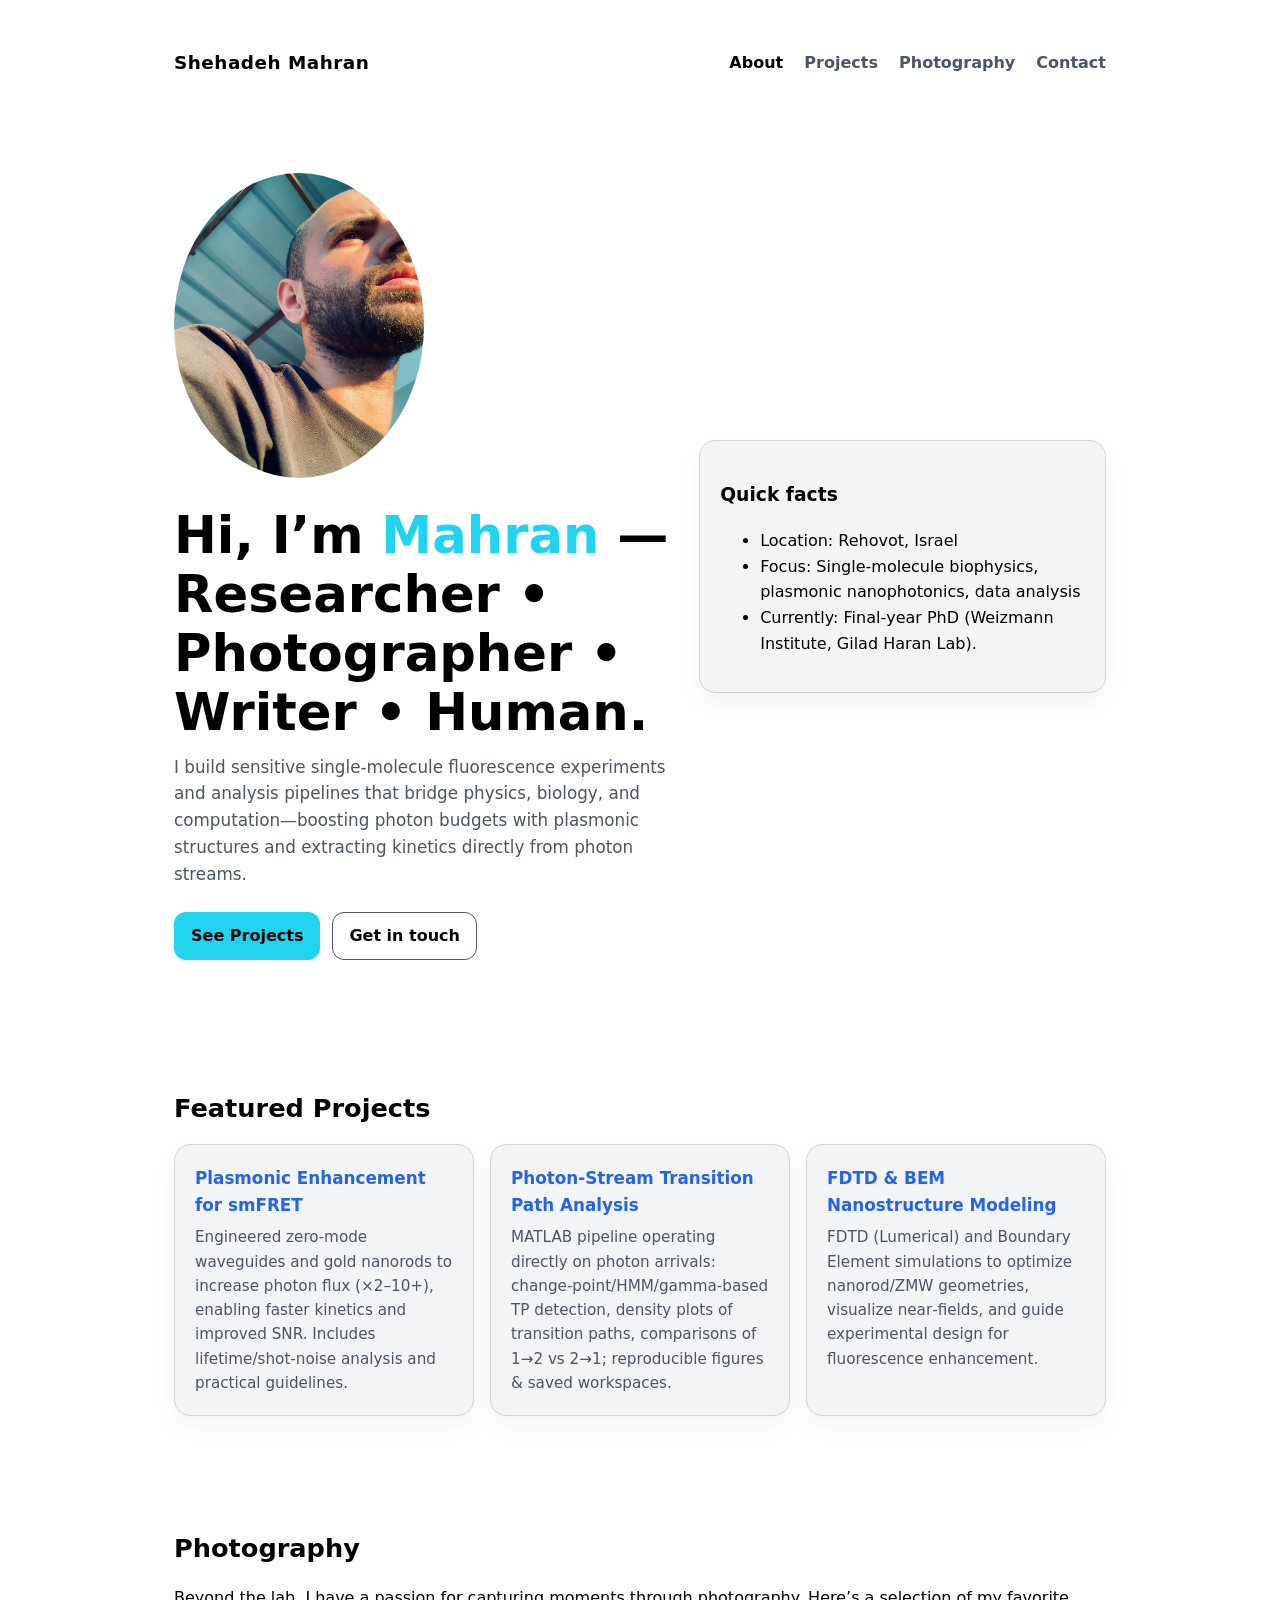
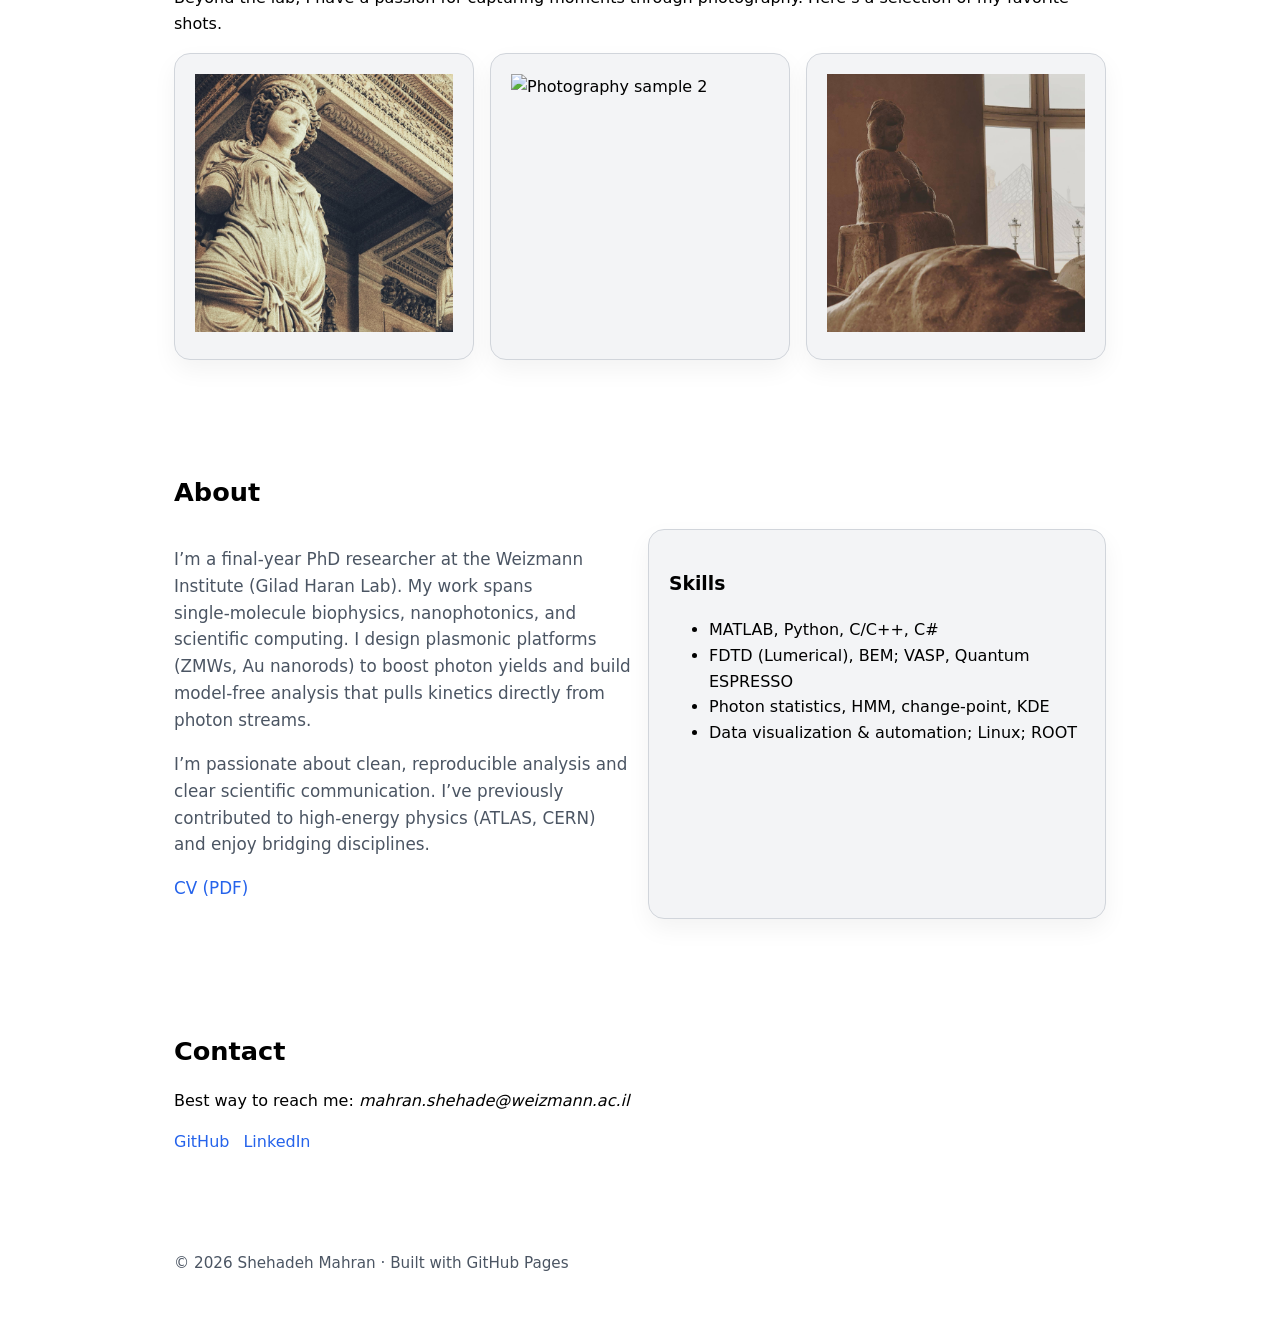
==== index.html @ f9334ac1 "Update index.html" ====
<!DOCTYPE html>
<html lang="en">
<head>
  <meta charset="utf-8" />
  <meta name="viewport" content="width=device-width, initial-scale=1" />
  <title>Shehadeh Mahran — Physicist & Biophysicist</title>
  <meta name="description" content="Single‑molecule biophysics, plasmonic nanophotonics, and scientific computing." />
  <meta name="color-scheme" content="light dark" />
  <link rel="icon" href="favicon.ico" />
  <style>
    :root {
      --bg: #ffffff; --fg: #000000; --muted: #4b5563; --accent: #22d3ee; --card: #f3f4f6; --link: #2563eb;
    }
    * { box-sizing: border-box; }
    html, body { height: 100%; }
    body { margin: 0; font-family: ui-sans-serif, system-ui, -apple-system, Segoe UI, Roboto, Helvetica, Arial, "Apple Color Emoji", "Segoe UI Emoji"; background: var(--bg); color: var(--fg); line-height: 1.6; }
    a { color: var(--link); text-decoration: none; }
    a:hover { text-decoration: underline; }
    .container { max-width: 980px; margin: 0 auto; padding: 24px; }
    header { display: flex; align-items: center; justify-content: space-between; gap: 16px; padding: 24px 0; }
    .brand { font-weight: 800; letter-spacing: 0.5px; font-size: 1.15rem; }
    nav a { margin-left: 16px; font-weight: 600; color: var(--muted); }
    nav a.active, nav a:hover { color: var(--fg); }
    .hero { padding: 72px 0; display: grid; grid-template-columns: 1.1fr 0.9fr; gap: 28px; align-items: center; }
    .hero h1 { font-size: clamp(2rem, 5vw, 3.2rem); line-height: 1.15; margin: 0 0 12px; }
    .hero p { color: var(--muted); font-size: 1.05rem; margin: 0 0 24px; }
    .cta { display: inline-flex; gap: 12px; }
    .btn { border: 1px solid transparent; background: var(--accent); color: #000000; padding: 10px 16px; font-weight: 700; border-radius: 12px; }
    .btn.secondary { background: transparent; border-color: var(--muted); color: var(--fg); }
    .card { background: var(--card); border: 1px solid #d1d5db; border-radius: 16px; padding: 20px; box-shadow: 0 10px 24px rgba(0,0,0,.05); }
    .grid { display: grid; grid-template-columns: repeat(3, minmax(0, 1fr)); gap: 16px; }
    .grid .card h3 { margin: 0 0 6px; font-size: 1.05rem; }
    .grid .card p { margin: 0; color: var(--muted); font-size: 0.95rem; }
    .section { padding: 56px 0; }
    .section h2 { font-size: 1.6rem; margin: 0 0 16px; }
    .about { display: grid; grid-template-columns: 1fr 1fr; gap: 16px; }
    .about .blurb { font-size: 1.05rem; color: var(--muted); }
    footer { padding: 40px 0; color: var(--muted); font-size: 0.95rem; }
    .social { display: flex; gap: 14px; flex-wrap: wrap; }
    @media (max-width: 860px) { .hero { grid-template-columns: 1fr; } .grid { grid-template-columns: 1fr; } .about { grid-template-columns: 1fr; } nav { display:none; } }
    .profile-photo { max-width: 250px; border-radius: 50%; margin-bottom: 20px; }
  </style>
</head>
<body>
  <div class="container">
    <header>
      <div class="brand">Shehadeh Mahran</div>
      <nav>
        <a href="#about" class="active">About</a>
        <a href="#projects">Projects</a>
        <a href="#photography">Photography</a>
        <a href="#contact">Contact</a>
      </nav>
    </header>

    <section class="hero">
      <div>
        <img src="placeholder-photo.jpg" alt="Your photo here" class="profile-photo" />
        <h1>Hi, I’m <span style="color:var(--accent)">Mahran</span> — Researcher  • Photographer • Writer • Human.</h1>
        <p>
          I build sensitive single‑molecule fluorescence experiments and analysis pipelines that bridge physics, biology, and computation—boosting photon budgets with plasmonic structures and extracting kinetics directly from photon streams.
        </p>
        <div class="cta">
          <a class="btn" href="#projects">See Projects</a>
          <a class="btn secondary" href="#contact">Get in touch</a>
        </div>
      </div>
      <div class="card">
        <h3>Quick facts</h3>
        <ul>
          <li>Location: Rehovot, Israel</li>
          <li>Focus: Single‑molecule biophysics, plasmonic nanophotonics, data analysis</li>
          <li>Currently: Final‑year PhD (Weizmann Institute, Gilad Haran Lab).</li>
        </ul>
      </div>
    </section>

    <section id="projects" class="section">
      <h2>Featured Projects</h2>
      <div class="grid">
        <article class="card">
          <h3><a href="#">Plasmonic Enhancement for smFRET</a></h3>
          <p>Engineered zero‑mode waveguides and gold nanorods to increase photon flux (×2–10+), enabling faster kinetics and improved SNR. Includes lifetime/shot‑noise analysis and practical guidelines.</p>
        </article>
        <article class="card">
          <h3><a href="#">Photon‑Stream Transition Path Analysis</a></h3>
          <p>MATLAB pipeline operating directly on photon arrivals: change‑point/HMM/gamma‑based TP detection, density plots of transition paths, comparisons of 1→2 vs 2→1; reproducible figures & saved workspaces.</p>
        </article>
        <article class="card">
          <h3><a href="#">FDTD & BEM Nanostructure Modeling</a></h3>
          <p>FDTD (Lumerical) and Boundary Element simulations to optimize nanorod/ZMW geometries, visualize near‑fields, and guide experimental design for fluorescence enhancement.</p>
        </article>
      </div>
    </section>

    <section id="photography" class="section">
      <h2>Photography</h2>
      <p>Beyond the lab, I have a passion for capturing moments through photography. Here’s a selection of my favorite shots.</p>
      <div class="grid">
        <article class="card"><img src="photo1.jpg" alt="Photography sample 1" style="width:100%" /></article>
        <article class="card"><img src="photo2.jpg" alt="Photography sample 2" style="width:100%" /></article>
        <article class="card"><img src="photo3.jpg" alt="Photography sample 3" style="width:100%" /></article>
      </div>
    </section>

    <section id="about" class="section">
      <h2>About</h2>
      <div class="about">
        <div class="blurb">
          <p>
            I’m a final‑year PhD researcher at the Weizmann Institute (Gilad Haran Lab). My work spans single‑molecule biophysics, nanophotonics, and scientific computing. I design plasmonic platforms (ZMWs, Au nanorods) to boost photon yields and build model‑free analysis that pulls kinetics directly from photon streams.
          </p>
          <p>
            I’m passionate about clean, reproducible analysis and clear scientific communication. I’ve previously contributed to high‑energy physics (ATLAS, CERN) and enjoy bridging disciplines.
          </p>
          <p>
            <a href="/CV_Shehadeh_Mahran.pdf">CV (PDF)</a>
          </p>
        </div>
        <div class="card">
          <h3>Skills</h3>
          <ul>
            <li>MATLAB, Python, C/C++, C#</li>
            <li>FDTD (Lumerical), BEM; VASP, Quantum ESPRESSO</li>
            <li>Photon statistics, HMM, change‑point, KDE</li>
            <li>Data visualization & automation; Linux; ROOT</li>
          </ul>
        </div>
      </div>
    </section>

    <section id="contact" class="section">
      <h2>Contact</h2>
      <p>
        Best way to reach me: <em>mahran.shehade@weizmann.ac.il</em> 
      </p>
      <div class="social">
        <a href="https://github.com/MahranShehadeh/">GitHub</a>
        <a href="www.linkedin.com/in/mahran-shehade-791019162/">LinkedIn</a>
      </div>
    </section>

    <footer>
      <div>© <span id="y"></span> Shehadeh Mahran · Built with GitHub Pages</div>
    </footer>
  </div>

  <script>
    document.getElementById('y').textContent = new Date().getFullYear();
  </script>
</body>
</html>
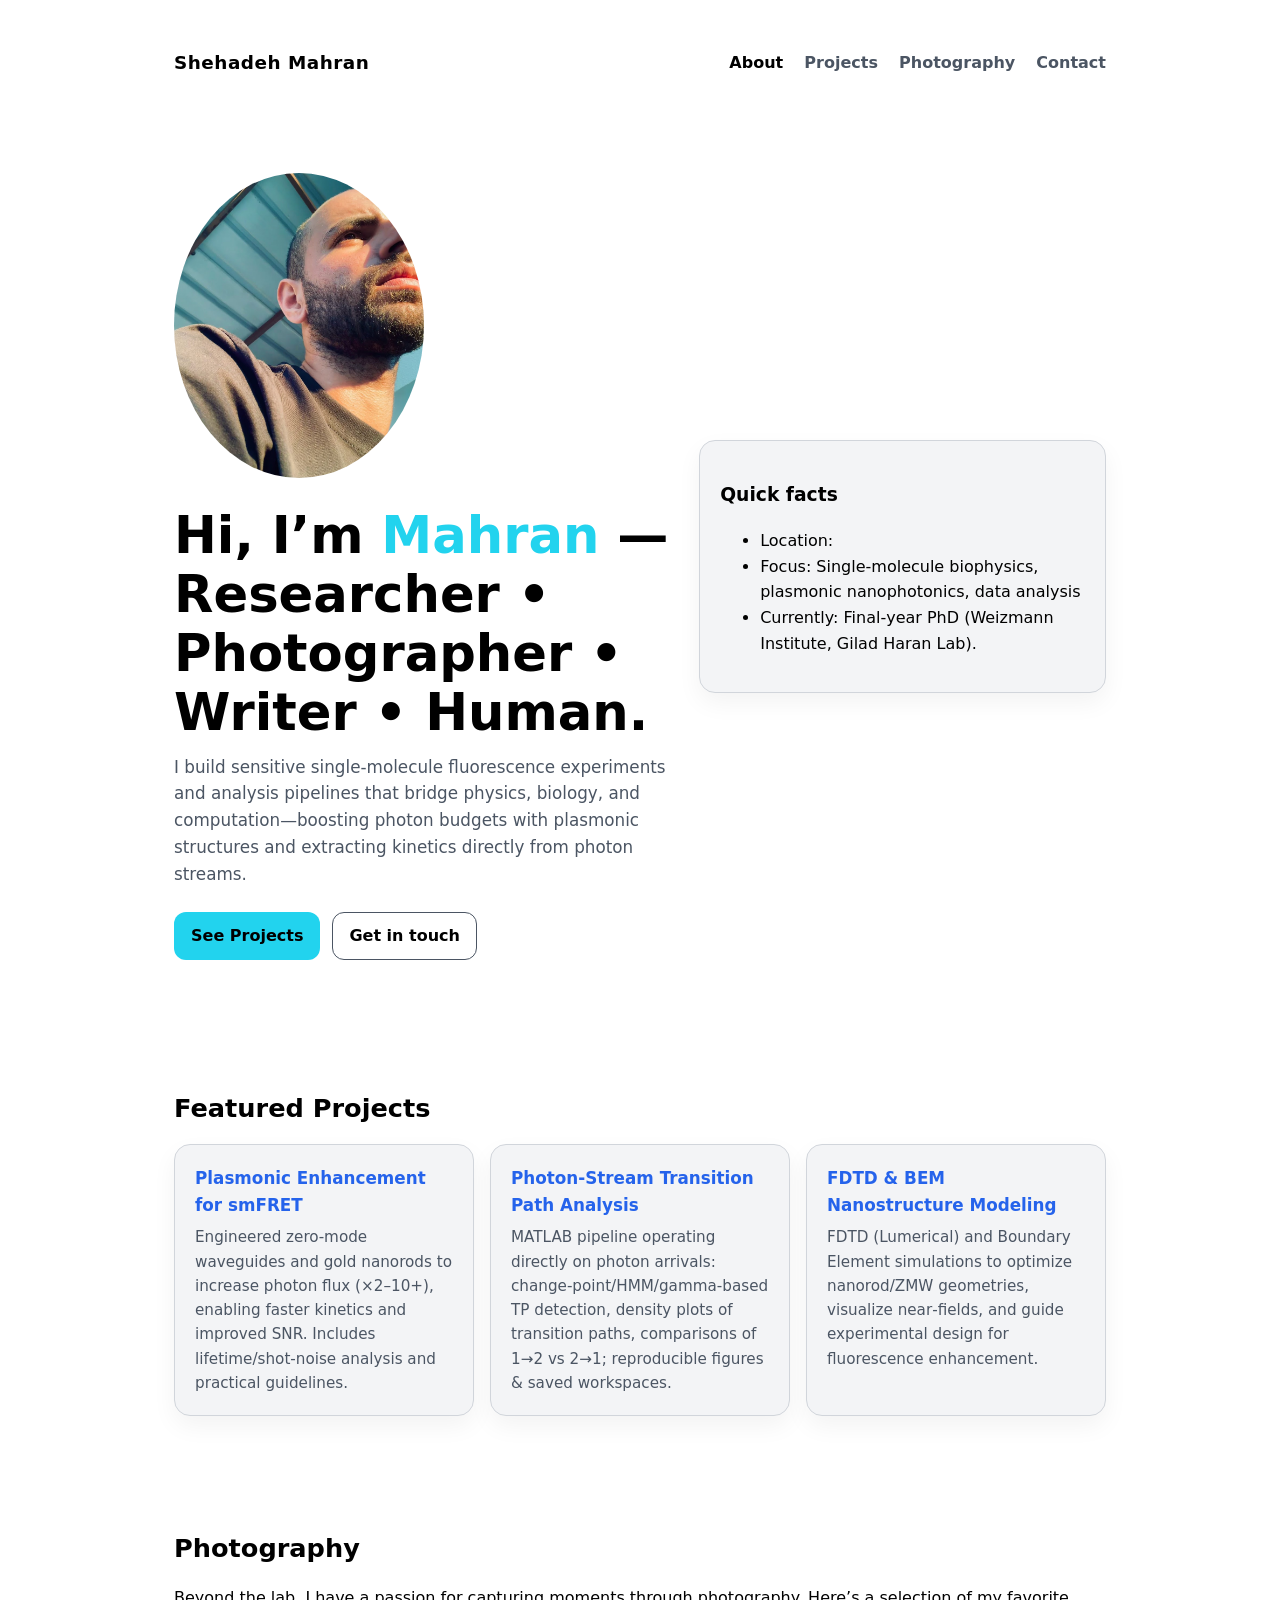
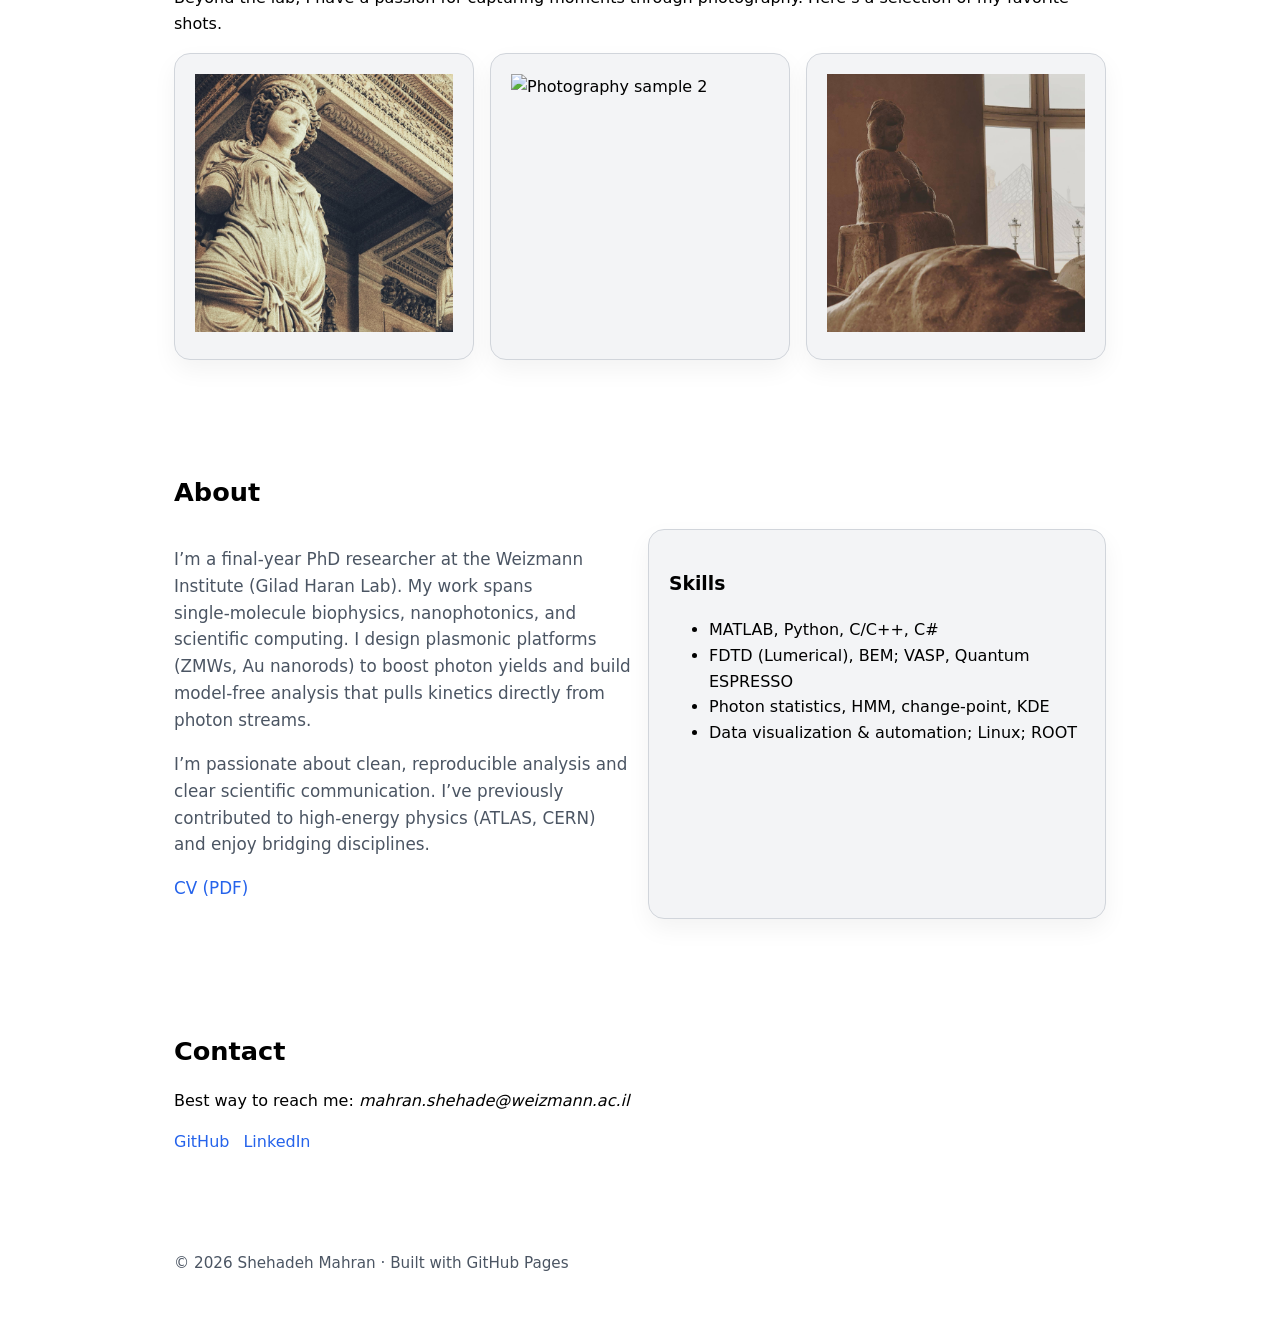
==== commit 3a5d3630: "Update index.html" ====
--- a/index.html
+++ b/index.html
@@ -68,7 +68,7 @@
       <div class="card">
         <h3>Quick facts</h3>
         <ul>
-          <li>Location: Rehovot, Israel</li>
+          <li>Location: </li>
           <li>Focus: Single‑molecule biophysics, plasmonic nanophotonics, data analysis</li>
           <li>Currently: Final‑year PhD (Weizmann Institute, Gilad Haran Lab).</li>
         </ul>
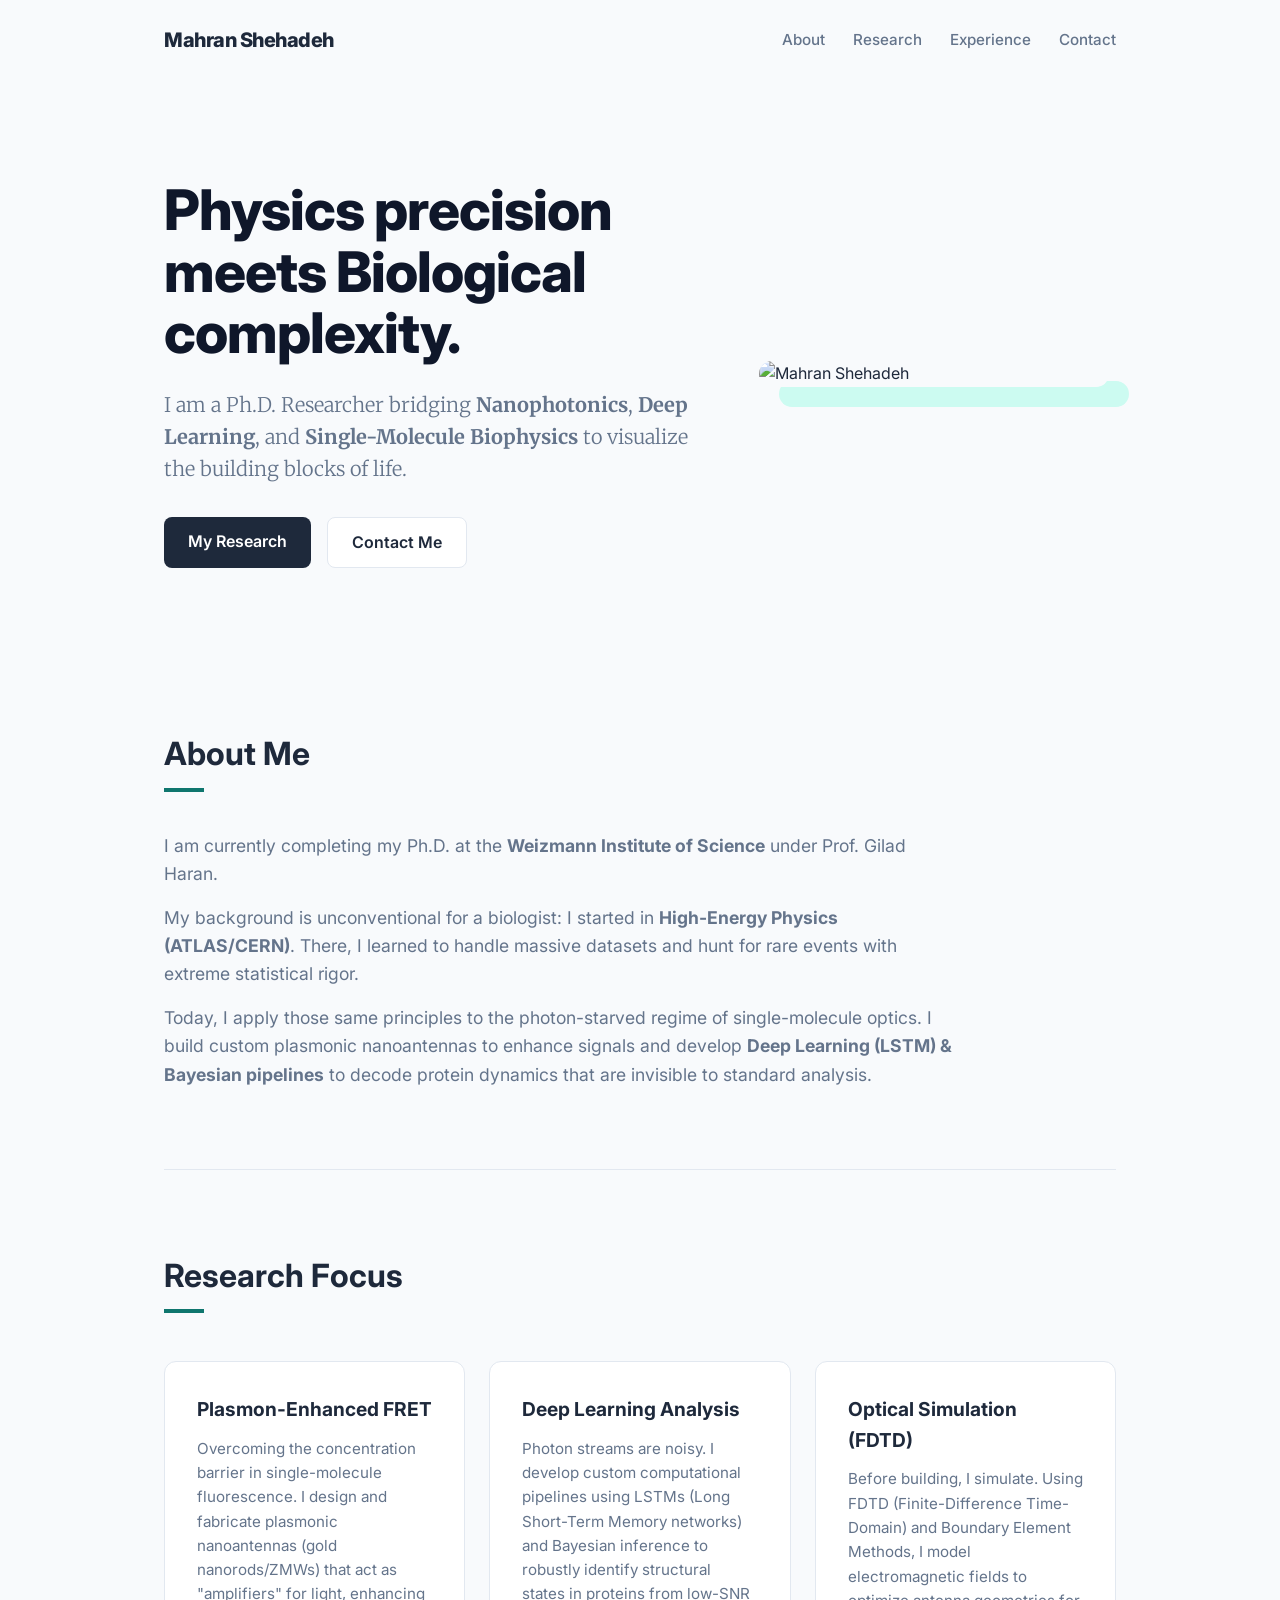
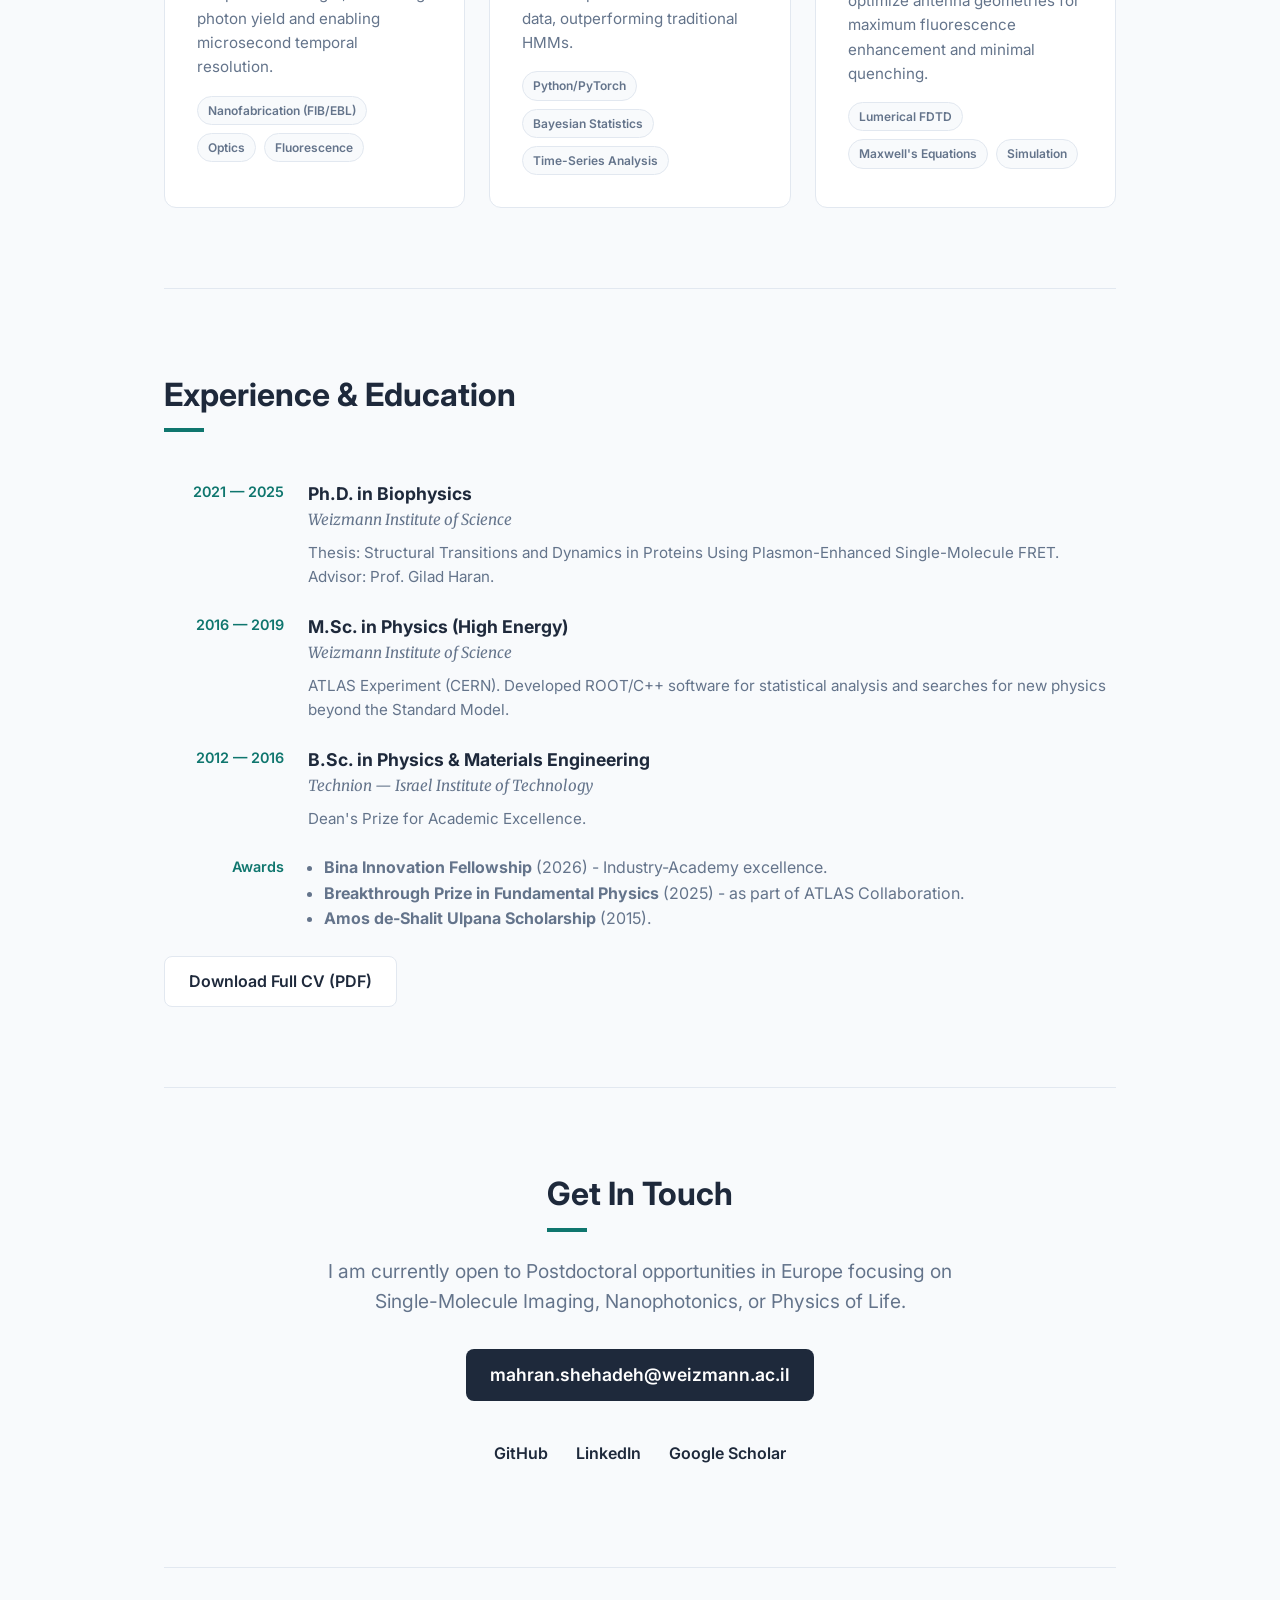
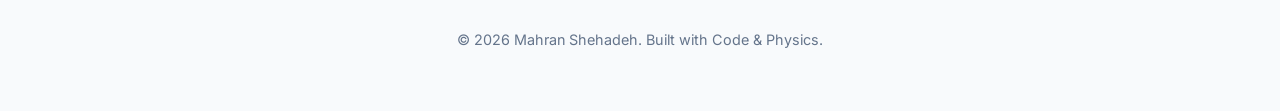
==== commit ff8b6c50: "Revise index.html for content and layout improvements Updated the title and description meta tags, r" ====
--- a/index.html
+++ b/index.html
@@ -3,150 +3,356 @@
 <head>
   <meta charset="utf-8" />
   <meta name="viewport" content="width=device-width, initial-scale=1" />
-  <title>Shehadeh Mahran — Physicist & Biophysicist</title>
-  <meta name="description" content="Single‑molecule biophysics, plasmonic nanophotonics, and scientific computing." />
-  <meta name="color-scheme" content="light dark" />
-  <link rel="icon" href="favicon.ico" />
+  <title>Mahran Shehadeh | Biophysicist & Quantitative Researcher</title>
+  <meta name="description" content="Ph.D. Researcher in Single-Molecule Biophysics, Nanophotonics, and AI-driven analysis. Technion & Weizmann Institute alumnus." />
+  
+  <!-- Fonts: Inter for UI, Merriweather for nice reading -->
+  <link rel="preconnect" href="https://fonts.googleapis.com">
+  <link rel="preconnect" href="https://fonts.gstatic.com" crossorigin>
+  <link href="https://fonts.googleapis.com/css2?family=Inter:wght@300;400;600;800&family=Merriweather:ital,wght@0,300;0,400;1,300&display=swap" rel="stylesheet">
+
   <style>
     :root {
-      --bg: #ffffff; --fg: #000000; --muted: #4b5563; --accent: #22d3ee; --card: #f3f4f6; --link: #2563eb;
-    }
-    * { box-sizing: border-box; }
-    html, body { height: 100%; }
-    body { margin: 0; font-family: ui-sans-serif, system-ui, -apple-system, Segoe UI, Roboto, Helvetica, Arial, "Apple Color Emoji", "Segoe UI Emoji"; background: var(--bg); color: var(--fg); line-height: 1.6; }
-    a { color: var(--link); text-decoration: none; }
-    a:hover { text-decoration: underline; }
-    .container { max-width: 980px; margin: 0 auto; padding: 24px; }
-    header { display: flex; align-items: center; justify-content: space-between; gap: 16px; padding: 24px 0; }
-    .brand { font-weight: 800; letter-spacing: 0.5px; font-size: 1.15rem; }
-    nav a { margin-left: 16px; font-weight: 600; color: var(--muted); }
-    nav a.active, nav a:hover { color: var(--fg); }
-    .hero { padding: 72px 0; display: grid; grid-template-columns: 1.1fr 0.9fr; gap: 28px; align-items: center; }
-    .hero h1 { font-size: clamp(2rem, 5vw, 3.2rem); line-height: 1.15; margin: 0 0 12px; }
-    .hero p { color: var(--muted); font-size: 1.05rem; margin: 0 0 24px; }
-    .cta { display: inline-flex; gap: 12px; }
-    .btn { border: 1px solid transparent; background: var(--accent); color: #000000; padding: 10px 16px; font-weight: 700; border-radius: 12px; }
-    .btn.secondary { background: transparent; border-color: var(--muted); color: var(--fg); }
-    .card { background: var(--card); border: 1px solid #d1d5db; border-radius: 16px; padding: 20px; box-shadow: 0 10px 24px rgba(0,0,0,.05); }
-    .grid { display: grid; grid-template-columns: repeat(3, minmax(0, 1fr)); gap: 16px; }
-    .grid .card h3 { margin: 0 0 6px; font-size: 1.05rem; }
-    .grid .card p { margin: 0; color: var(--muted); font-size: 0.95rem; }
-    .section { padding: 56px 0; }
-    .section h2 { font-size: 1.6rem; margin: 0 0 16px; }
-    .about { display: grid; grid-template-columns: 1fr 1fr; gap: 16px; }
-    .about .blurb { font-size: 1.05rem; color: var(--muted); }
-    footer { padding: 40px 0; color: var(--muted); font-size: 0.95rem; }
-    .social { display: flex; gap: 14px; flex-wrap: wrap; }
-    @media (max-width: 860px) { .hero { grid-template-columns: 1fr; } .grid { grid-template-columns: 1fr; } .about { grid-template-columns: 1fr; } nav { display:none; } }
-    .profile-photo { max-width: 250px; border-radius: 50%; margin-bottom: 20px; }
+      /* Color Palette - Clean, Academic, Modern */
+      --bg: #f8fafc;
+      --surface: #ffffff;
+      --text-main: #1e293b;
+      --text-muted: #64748b;
+      --accent: #0f766e; /* Teal */
+      --accent-light: #ccfbf1;
+      --link: #2563eb;
+      --border: #e2e8f0;
+    }
+
+    /* Reset & Base */
+    * { box-sizing: border-box; margin: 0; padding: 0; }
+    html { scroll-behavior: smooth; }
+    body { 
+      background: var(--bg); 
+      color: var(--text-main); 
+      font-family: 'Inter', sans-serif; 
+      line-height: 1.6; 
+      -webkit-font-smoothing: antialiased;
+    }
+
+    a { text-decoration: none; color: inherit; transition: color 0.2s; }
+    ul { list-style: none; }
+
+    /* Layout Utilities */
+    .container { max-width: 1000px; margin: 0 auto; padding: 0 24px; }
+    .section { padding: 80px 0; border-bottom: 1px solid var(--border); }
+    .section:last-child { border-bottom: none; }
+
+    /* Navigation */
+    nav { 
+      padding: 24px 0; 
+      display: flex; 
+      justify-content: space-between; 
+      align-items: center; 
+      position: sticky; 
+      top: 0; 
+      background: rgba(248, 250, 252, 0.9); 
+      backdrop-filter: blur(10px); 
+      z-index: 100;
+    }
+    .brand { font-weight: 800; font-size: 1.25rem; letter-spacing: -0.5px; }
+    .nav-links a { margin-left: 24px; font-size: 0.95rem; font-weight: 500; color: var(--text-muted); }
+    .nav-links a:hover { color: var(--accent); }
+
+    /* Hero Section */
+    .hero { 
+      padding: 100px 0 80px; 
+      display: grid; 
+      grid-template-columns: 1.5fr 1fr; 
+      gap: 40px; 
+      align-items: center; 
+    }
+    .hero-content h1 { 
+      font-size: clamp(2.5rem, 5vw, 3.5rem); 
+      line-height: 1.1; 
+      font-weight: 800; 
+      letter-spacing: -1px; 
+      margin-bottom: 24px; 
+      color: #0f172a;
+    }
+    .hero-content .subtitle { 
+      font-size: 1.25rem; 
+      color: var(--text-muted); 
+      margin-bottom: 32px; 
+      font-family: 'Merriweather', serif; 
+      font-weight: 300;
+    }
+    .hero-actions { display: flex; gap: 16px; }
+    .btn { 
+      padding: 12px 24px; 
+      border-radius: 8px; 
+      font-weight: 600; 
+      transition: all 0.2s; 
+      display: inline-block;
+    }
+    .btn-primary { background: var(--text-main); color: #fff; }
+    .btn-primary:hover { background: var(--accent); transform: translateY(-2px); }
+    .btn-outline { border: 1px solid var(--border); background: #fff; color: var(--text-main); }
+    .btn-outline:hover { border-color: var(--text-main); }
+    
+    /* Photo styling */
+    .profile-photo-wrapper {
+        position: relative;
+    }
+    .profile-photo { 
+        width: 100%; 
+        max-width: 350px; 
+        border-radius: 20px; 
+        box-shadow: 20px 20px 0px var(--accent-light);
+        display: block;
+        margin: 0 auto;
+        object-fit: cover;
+    }
+
+    /* Content Cards */
+    .card-grid { 
+      display: grid; 
+      grid-template-columns: repeat(auto-fit, minmax(300px, 1fr)); 
+      gap: 24px; 
+      margin-top: 32px; 
+    }
+    .card { 
+      background: var(--surface); 
+      padding: 32px; 
+      border-radius: 12px; 
+      border: 1px solid var(--border); 
+      transition: transform 0.2s, box-shadow 0.2s;
+    }
+    .card:hover { 
+      transform: translateY(-5px); 
+      box-shadow: 0 10px 30px rgba(0,0,0,0.05); 
+      border-color: var(--accent);
+    }
+    .card h3 { font-size: 1.2rem; margin-bottom: 12px; color: var(--text-main); }
+    .card p { font-size: 0.95rem; color: var(--text-muted); margin-bottom: 16px; }
+    
+    /* Skills Tags */
+    .tag-container { display: flex; flex-wrap: wrap; gap: 8px; margin-top: auto; }
+    .tag { 
+      font-size: 0.75rem; 
+      padding: 4px 10px; 
+      background: var(--bg); 
+      border-radius: 20px; 
+      color: var(--text-muted); 
+      font-weight: 600; 
+      border: 1px solid var(--border);
+    }
+
+    /* Timeline / Education */
+    .timeline-item { 
+      display: grid; 
+      grid-template-columns: 120px 1fr; 
+      gap: 24px; 
+      margin-bottom: 24px; 
+    }
+    .date { font-weight: 600; color: var(--accent); font-size: 0.9rem; text-align: right; }
+    .role h4 { font-weight: 700; font-size: 1.1rem; }
+    .role .inst { font-style: italic; color: var(--text-muted); font-family: 'Merriweather', serif; font-size: 0.95rem; }
+    .role p { font-size: 0.95rem; margin-top: 8px; color: var(--text-muted); }
+
+    /* Section Headers */
+    h2 { 
+      font-size: 2rem; 
+      margin-bottom: 16px; 
+      position: relative; 
+      display: inline-block; 
+    }
+    h2::after {
+        content: '';
+        display: block;
+        width: 40px;
+        height: 4px;
+        background: var(--accent);
+        margin-top: 8px;
+    }
+
+    /* Footer */
+    footer { padding: 60px 0; text-align: center; color: var(--text-muted); font-size: 0.9rem; }
+    .social-links { margin-bottom: 20px; }
+    .social-links a { margin: 0 12px; font-weight: 600; color: var(--text-main); }
+    .social-links a:hover { color: var(--accent); text-decoration: underline; }
+
+    /* Responsive */
+    @media (max-width: 768px) {
+      .hero { grid-template-columns: 1fr; text-align: center; padding-top: 40px; }
+      .hero-actions { justify-content: center; }
+      .timeline-item { grid-template-columns: 1fr; gap: 8px; }
+      .date { text-align: left; }
+      .nav-links { display: none; } /* Simplified for mobile */
+    }
   </style>
 </head>
 <body>
+
   <div class="container">
-    <header>
-      <div class="brand">Shehadeh Mahran</div>
-      <nav>
-        <a href="#about" class="active">About</a>
-        <a href="#projects">Projects</a>
-        <a href="#photography">Photography</a>
+    <!-- Navigation -->
+    <nav>
+      <div class="brand"><a href="#">Mahran Shehadeh</a></div>
+      <div class="nav-links">
+        <a href="#about">About</a>
+        <a href="#research">Research</a>
+        <a href="#cv">Experience</a>
         <a href="#contact">Contact</a>
-      </nav>
-    </header>
-
+      </div>
+    </nav>
+
+    <!-- Hero Section -->
     <section class="hero">
-      <div>
-        <img src="placeholder-photo.jpg" alt="Your photo here" class="profile-photo" />
-        <h1>Hi, I’m <span style="color:var(--accent)">Mahran</span> — Researcher  • Photographer • Writer • Human.</h1>
-        <p>
-          I build sensitive single‑molecule fluorescence experiments and analysis pipelines that bridge physics, biology, and computation—boosting photon budgets with plasmonic structures and extracting kinetics directly from photon streams.
+      <div class="hero-content">
+        <h1>Physics precision meets Biological complexity.</h1>
+        <p class="subtitle">
+          I am a Ph.D. Researcher bridging <strong>Nanophotonics</strong>, <strong>Deep Learning</strong>, and <strong>Single-Molecule Biophysics</strong> to visualize the building blocks of life.
         </p>
-        <div class="cta">
-          <a class="btn" href="#projects">See Projects</a>
-          <a class="btn secondary" href="#contact">Get in touch</a>
-        </div>
-      </div>
-      <div class="card">
-        <h3>Quick facts</h3>
-        <ul>
-          <li>Location: </li>
-          <li>Focus: Single‑molecule biophysics, plasmonic nanophotonics, data analysis</li>
-          <li>Currently: Final‑year PhD (Weizmann Institute, Gilad Haran Lab).</li>
-        </ul>
-      </div>
-    </section>
-
-    <section id="projects" class="section">
-      <h2>Featured Projects</h2>
-      <div class="grid">
+        <div class="hero-actions">
+          <a href="#research" class="btn btn-primary">My Research</a>
+          <a href="#contact" class="btn btn-outline">Contact Me</a>
+        </div>
+      </div>
+      <div class="profile-photo-wrapper">
+        <!-- Replace 'placeholder.jpg' with your actual photo file name -->
+        <img src="placeholder.jpg" alt="Mahran Shehadeh" class="profile-photo">
+      </div>
+    </section>
+
+    <!-- About Section -->
+    <section id="about" class="section">
+      <div style="max-width: 800px;">
+        <h2>About Me</h2>
+        <p style="font-size: 1.1rem; margin-top: 24px; color: var(--text-muted);">
+          I am currently completing my Ph.D. at the <strong>Weizmann Institute of Science</strong> under Prof. Gilad Haran. 
+        </p>
+        <p style="font-size: 1.1rem; margin-top: 16px; color: var(--text-muted);">
+          My background is unconventional for a biologist: I started in <strong>High-Energy Physics (ATLAS/CERN)</strong>. There, I learned to handle massive datasets and hunt for rare events with extreme statistical rigor. 
+        </p>
+        <p style="font-size: 1.1rem; margin-top: 16px; color: var(--text-muted);">
+          Today, I apply those same principles to the photon-starved regime of single-molecule optics. I build custom plasmonic nanoantennas to enhance signals and develop <strong>Deep Learning (LSTM) & Bayesian pipelines</strong> to decode protein dynamics that are invisible to standard analysis.
+        </p>
+      </div>
+    </section>
+
+    <!-- Research Highlights (The Core Pitch) -->
+    <section id="research" class="section">
+      <h2>Research Focus</h2>
+      <div class="card-grid">
+        
+        <!-- Card 1: The Main PhD Work -->
         <article class="card">
-          <h3><a href="#">Plasmonic Enhancement for smFRET</a></h3>
-          <p>Engineered zero‑mode waveguides and gold nanorods to increase photon flux (×2–10+), enabling faster kinetics and improved SNR. Includes lifetime/shot‑noise analysis and practical guidelines.</p>
+          <h3>Plasmon-Enhanced FRET</h3>
+          <p>Overcoming the concentration barrier in single-molecule fluorescence. I design and fabricate plasmonic nanoantennas (gold nanorods/ZMWs) that act as "amplifiers" for light, enhancing photon yield and enabling microsecond temporal resolution.</p>
+          <div class="tag-container">
+            <span class="tag">Nanofabrication (FIB/EBL)</span>
+            <span class="tag">Optics</span>
+            <span class="tag">Fluorescence</span>
+          </div>
         </article>
+
+        <!-- Card 2: The Computational/AI Work -->
         <article class="card">
-          <h3><a href="#">Photon‑Stream Transition Path Analysis</a></h3>
-          <p>MATLAB pipeline operating directly on photon arrivals: change‑point/HMM/gamma‑based TP detection, density plots of transition paths, comparisons of 1→2 vs 2→1; reproducible figures & saved workspaces.</p>
+          <h3>Deep Learning Analysis</h3>
+          <p>Photon streams are noisy. I develop custom computational pipelines using LSTMs (Long Short-Term Memory networks) and Bayesian inference to robustly identify structural states in proteins from low-SNR data, outperforming traditional HMMs.</p>
+          <div class="tag-container">
+            <span class="tag">Python/PyTorch</span>
+            <span class="tag">Bayesian Statistics</span>
+            <span class="tag">Time-Series Analysis</span>
+          </div>
         </article>
+
+        <!-- Card 3: The Physics/Sim Work -->
         <article class="card">
-          <h3><a href="#">FDTD & BEM Nanostructure Modeling</a></h3>
-          <p>FDTD (Lumerical) and Boundary Element simulations to optimize nanorod/ZMW geometries, visualize near‑fields, and guide experimental design for fluorescence enhancement.</p>
+          <h3>Optical Simulation (FDTD)</h3>
+          <p>Before building, I simulate. Using FDTD (Finite-Difference Time-Domain) and Boundary Element Methods, I model electromagnetic fields to optimize antenna geometries for maximum fluorescence enhancement and minimal quenching.</p>
+          <div class="tag-container">
+            <span class="tag">Lumerical FDTD</span>
+            <span class="tag">Maxwell's Equations</span>
+            <span class="tag">Simulation</span>
+          </div>
         </article>
-      </div>
-    </section>
-
-    <section id="photography" class="section">
-      <h2>Photography</h2>
-      <p>Beyond the lab, I have a passion for capturing moments through photography. Here’s a selection of my favorite shots.</p>
-      <div class="grid">
-        <article class="card"><img src="photo1.jpg" alt="Photography sample 1" style="width:100%" /></article>
-        <article class="card"><img src="photo2.jpg" alt="Photography sample 2" style="width:100%" /></article>
-        <article class="card"><img src="photo3.jpg" alt="Photography sample 3" style="width:100%" /></article>
-      </div>
-    </section>
-
-    <section id="about" class="section">
-      <h2>About</h2>
-      <div class="about">
-        <div class="blurb">
-          <p>
-            I’m a final‑year PhD researcher at the Weizmann Institute (Gilad Haran Lab). My work spans single‑molecule biophysics, nanophotonics, and scientific computing. I design plasmonic platforms (ZMWs, Au nanorods) to boost photon yields and build model‑free analysis that pulls kinetics directly from photon streams.
-          </p>
-          <p>
-            I’m passionate about clean, reproducible analysis and clear scientific communication. I’ve previously contributed to high‑energy physics (ATLAS, CERN) and enjoy bridging disciplines.
-          </p>
-          <p>
-            <a href="/CV_Shehadeh_Mahran.pdf">CV (PDF)</a>
-          </p>
-        </div>
-        <div class="card">
-          <h3>Skills</h3>
-          <ul>
-            <li>MATLAB, Python, C/C++, C#</li>
-            <li>FDTD (Lumerical), BEM; VASP, Quantum ESPRESSO</li>
-            <li>Photon statistics, HMM, change‑point, KDE</li>
-            <li>Data visualization & automation; Linux; ROOT</li>
-          </ul>
-        </div>
-      </div>
-    </section>
-
-    <section id="contact" class="section">
-      <h2>Contact</h2>
-      <p>
-        Best way to reach me: <em>mahran.shehade@weizmann.ac.il</em> 
+
+      </div>
+    </section>
+
+    <!-- CV Timeline -->
+    <section id="cv" class="section">
+      <h2>Experience & Education</h2>
+      <div style="margin-top: 32px;">
+        
+        <div class="timeline-item">
+          <div class="date">2021 — 2025</div>
+          <div class="role">
+            <h4>Ph.D. in Biophysics</h4>
+            <div class="inst">Weizmann Institute of Science</div>
+            <p>Thesis: Structural Transitions and Dynamics in Proteins Using Plasmon-Enhanced Single-Molecule FRET.<br>
+            Advisor: Prof. Gilad Haran.</p>
+          </div>
+        </div>
+
+        <div class="timeline-item">
+          <div class="date">2016 — 2019</div>
+          <div class="role">
+            <h4>M.Sc. in Physics (High Energy)</h4>
+            <div class="inst">Weizmann Institute of Science</div>
+            <p>ATLAS Experiment (CERN). Developed ROOT/C++ software for statistical analysis and searches for new physics beyond the Standard Model.</p>
+          </div>
+        </div>
+
+        <div class="timeline-item">
+          <div class="date">2012 — 2016</div>
+          <div class="role">
+            <h4>B.Sc. in Physics & Materials Engineering</h4>
+            <div class="inst">Technion — Israel Institute of Technology</div>
+            <p>Dean's Prize for Academic Excellence.</p>
+          </div>
+        </div>
+
+        <div class="timeline-item">
+          <div class="date">Awards</div>
+          <div class="role">
+            <ul style="list-style: disc; margin-left: 16px; color: var(--text-muted);">
+              <li><strong>Bina Innovation Fellowship</strong> (2026) - Industry-Academy excellence.</li>
+              <li><strong>Breakthrough Prize in Fundamental Physics</strong> (2025) - as part of ATLAS Collaboration.</li>
+              <li><strong>Amos de-Shalit Ulpana Scholarship</strong> (2015).</li>
+            </ul>
+          </div>
+        </div>
+
+      </div>
+      <div style="margin-top: 24px;">
+        <a href="CV_Shehadeh_Mahran.pdf" class="btn btn-outline" target="_blank">Download Full CV (PDF)</a>
+      </div>
+    </section>
+
+    <!-- Contact / Footer -->
+    <section id="contact" class="section" style="text-align: center;">
+      <h2 style="margin-bottom: 24px;">Get In Touch</h2>
+      <p style="font-size: 1.2rem; color: var(--text-muted); margin-bottom: 32px;">
+        I am currently open to Postdoctoral opportunities in Europe focusing on<br>
+        Single-Molecule Imaging, Nanophotonics, or Physics of Life.
       </p>
-      <div class="social">
-        <a href="https://github.com/MahranShehadeh/">GitHub</a>
-        <a href="www.linkedin.com/in/mahran-shehade-791019162/">LinkedIn</a>
+      
+      <a href="mailto:mahran.shehadeh@weizmann.ac.il" class="btn btn-primary" style="font-size: 1.1rem;">
+        mahran.shehadeh@weizmann.ac.il
+      </a>
+
+      <div class="social-links" style="margin-top: 40px;">
+        <a href="https://github.com/mahranshehadeh" target="_blank">GitHub</a>
+        <a href="https://linkedin.com/in/mahran-shehadeh" target="_blank">LinkedIn</a>
+        <a href="https://scholar.google.com/citations?user=mahranshehadeh" target="_blank">Google Scholar</a>
       </div>
     </section>
 
     <footer>
-      <div>© <span id="y"></span> Shehadeh Mahran · Built with GitHub Pages</div>
+      <p>&copy; <span id="year"></span> Mahran Shehadeh. Built with Code & Physics.</p>
     </footer>
+
   </div>
 
   <script>
-    document.getElementById('y').textContent = new Date().getFullYear();
+    document.getElementById('year').textContent = new Date().getFullYear();
   </script>
 </body>
 </html>
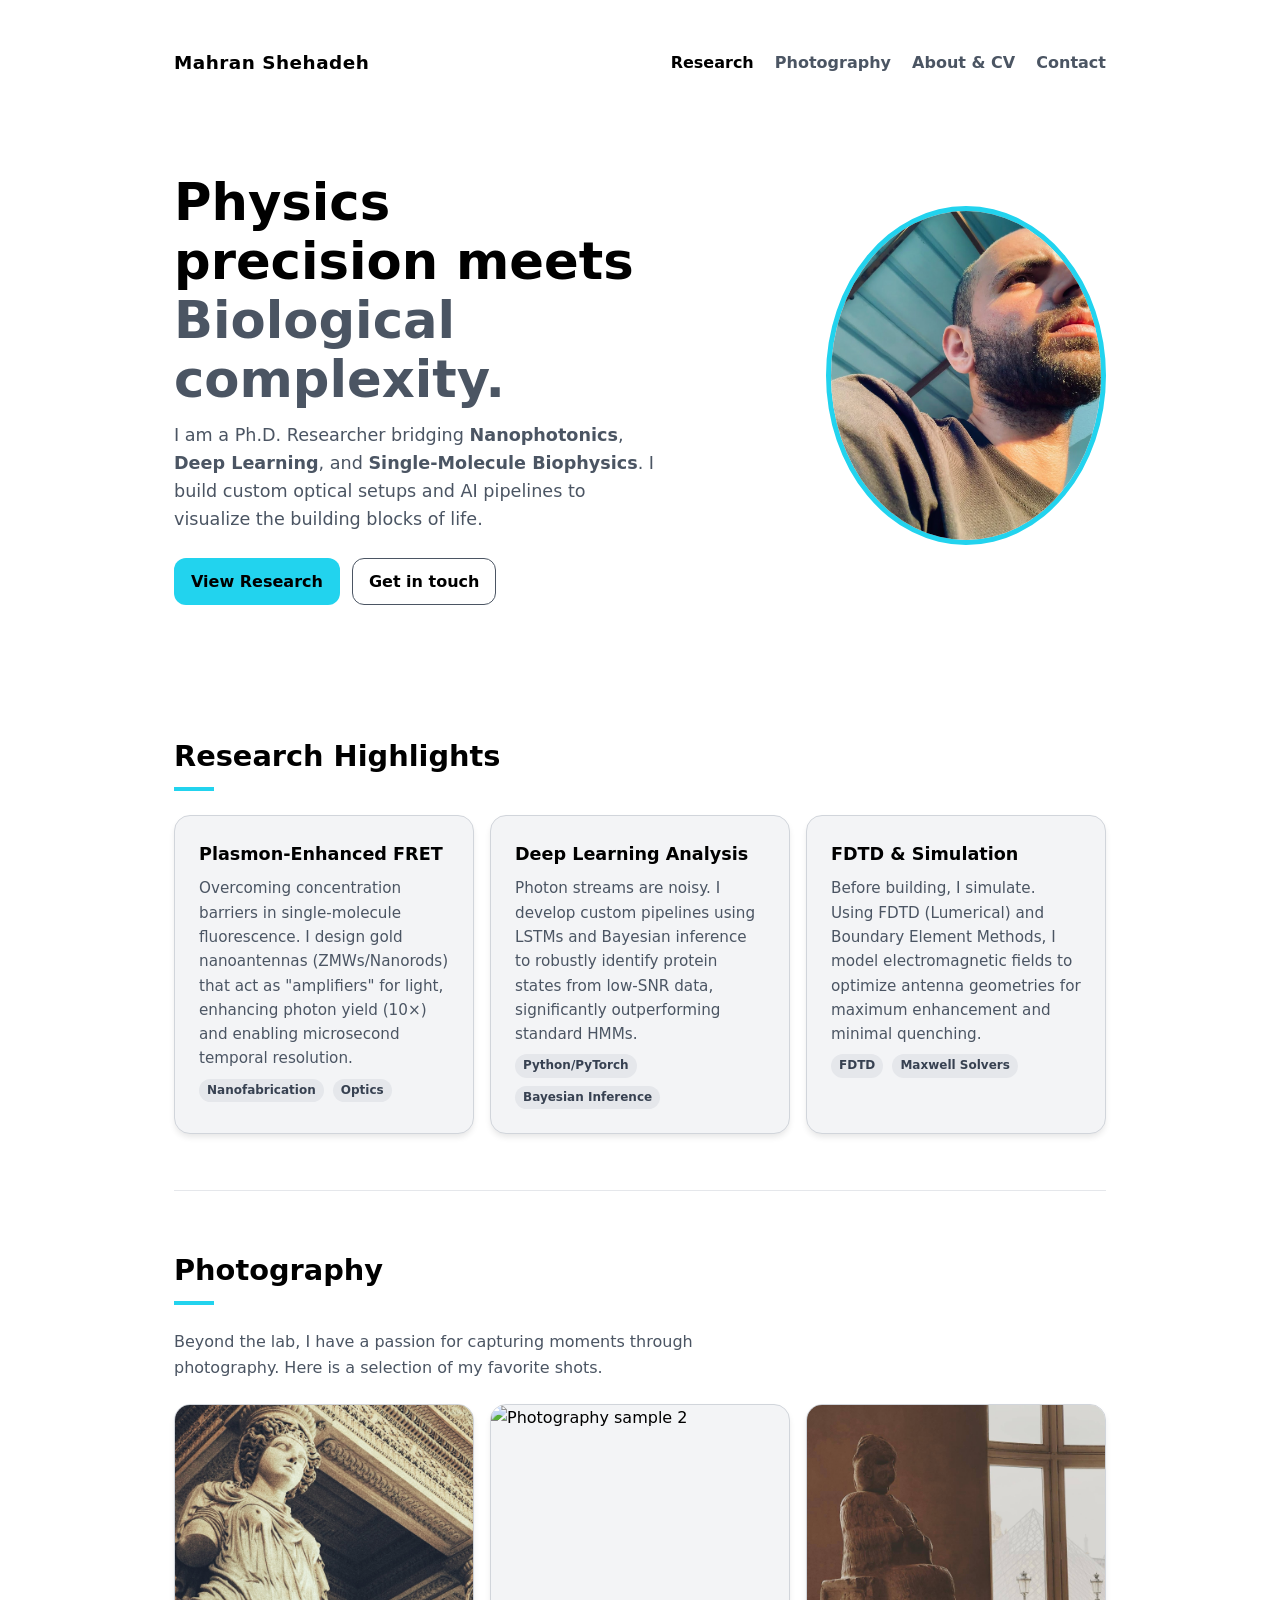
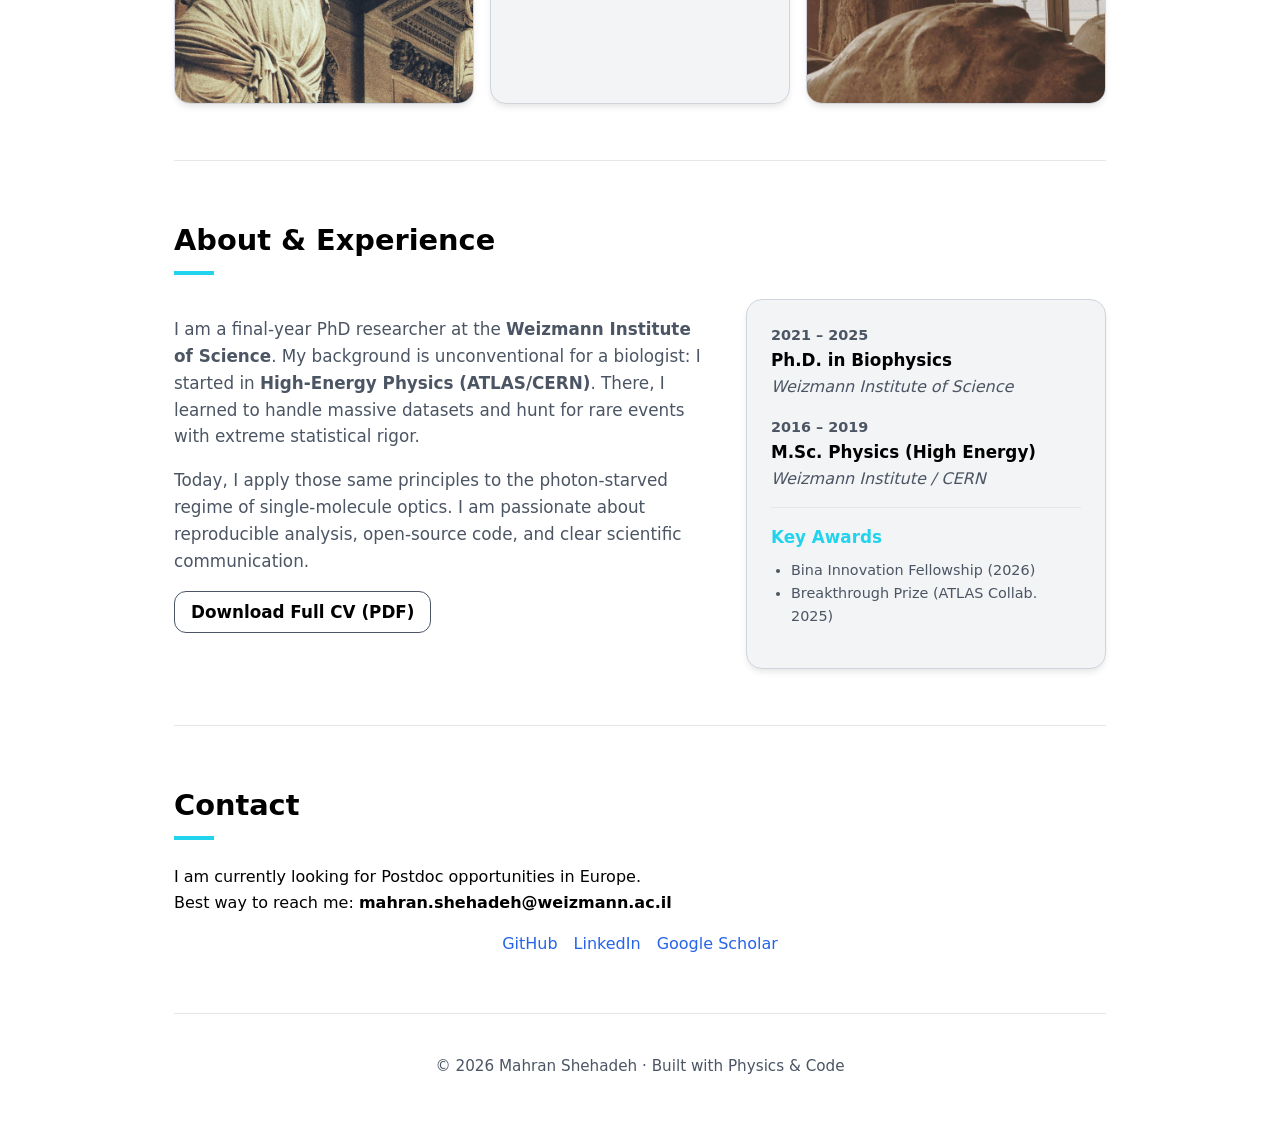
==== commit 9281cebc: "Update index.html" ====
--- a/index.html
+++ b/index.html
@@ -3,356 +3,240 @@
 <head>
   <meta charset="utf-8" />
   <meta name="viewport" content="width=device-width, initial-scale=1" />
-  <title>Mahran Shehadeh | Biophysicist & Quantitative Researcher</title>
-  <meta name="description" content="Ph.D. Researcher in Single-Molecule Biophysics, Nanophotonics, and AI-driven analysis. Technion & Weizmann Institute alumnus." />
-  
-  <!-- Fonts: Inter for UI, Merriweather for nice reading -->
-  <link rel="preconnect" href="https://fonts.googleapis.com">
-  <link rel="preconnect" href="https://fonts.gstatic.com" crossorigin>
-  <link href="https://fonts.googleapis.com/css2?family=Inter:wght@300;400;600;800&family=Merriweather:ital,wght@0,300;0,400;1,300&display=swap" rel="stylesheet">
-
+  <title>Mahran Shehadeh — Physicist & Biophysicist</title>
+  <meta name="description" content="Single‑molecule biophysics, nanophotonics, and deep learning analysis. Weizmann Institute PhD." />
+  <meta name="color-scheme" content="light dark" />
+  <link rel="icon" href="favicon.ico" />
   <style>
+    /* YOUR ORIGINAL STYLE & PALETTE */
     :root {
-      /* Color Palette - Clean, Academic, Modern */
-      --bg: #f8fafc;
-      --surface: #ffffff;
-      --text-main: #1e293b;
-      --text-muted: #64748b;
-      --accent: #0f766e; /* Teal */
-      --accent-light: #ccfbf1;
+      --bg: #ffffff; 
+      --fg: #000000; 
+      --muted: #4b5563; 
+      --accent: #22d3ee; /* The Cyan Accent */
+      --card: #f3f4f6; 
       --link: #2563eb;
-      --border: #e2e8f0;
-    }
-
-    /* Reset & Base */
-    * { box-sizing: border-box; margin: 0; padding: 0; }
-    html { scroll-behavior: smooth; }
+    }
+    * { box-sizing: border-box; }
+    html, body { height: 100%; }
     body { 
+      margin: 0; 
+      font-family: ui-sans-serif, system-ui, -apple-system, Segoe UI, Roboto, Helvetica, Arial, "Apple Color Emoji", "Segoe UI Emoji"; 
       background: var(--bg); 
-      color: var(--text-main); 
-      font-family: 'Inter', sans-serif; 
+      color: var(--fg); 
       line-height: 1.6; 
-      -webkit-font-smoothing: antialiased;
-    }
-
-    a { text-decoration: none; color: inherit; transition: color 0.2s; }
-    ul { list-style: none; }
-
-    /* Layout Utilities */
-    .container { max-width: 1000px; margin: 0 auto; padding: 0 24px; }
-    .section { padding: 80px 0; border-bottom: 1px solid var(--border); }
+    }
+    a { color: var(--link); text-decoration: none; }
+    a:hover { text-decoration: underline; }
+    .container { max-width: 980px; margin: 0 auto; padding: 24px; }
+    
+    header { display: flex; align-items: center; justify-content: space-between; gap: 16px; padding: 24px 0; }
+    .brand { font-weight: 800; letter-spacing: 0.5px; font-size: 1.15rem; }
+    nav a { margin-left: 16px; font-weight: 600; color: var(--muted); }
+    nav a.active, nav a:hover { color: var(--fg); }
+    
+    .hero { padding: 72px 0; display: grid; grid-template-columns: 1.1fr 0.9fr; gap: 40px; align-items: center; }
+    .hero h1 { font-size: clamp(2rem, 5vw, 3.2rem); line-height: 1.15; margin: 0 0 12px; }
+    .hero p { color: var(--muted); font-size: 1.1rem; margin: 0 0 24px; }
+    
+    .cta { display: inline-flex; gap: 12px; }
+    .btn { 
+      border: 1px solid transparent; 
+      background: var(--accent); 
+      color: #000000; 
+      padding: 10px 16px; 
+      font-weight: 700; 
+      border-radius: 12px; 
+      transition: transform 0.2s;
+    }
+    .btn:hover { transform: translateY(-2px); text-decoration: none; }
+    .btn.secondary { background: transparent; border-color: var(--muted); color: var(--fg); }
+    
+    .card { background: var(--card); border: 1px solid #d1d5db; border-radius: 16px; padding: 24px; box-shadow: 0 4px 6px -1px rgba(0, 0, 0, 0.1); }
+    
+    .grid { display: grid; grid-template-columns: repeat(3, minmax(0, 1fr)); gap: 16px; }
+    .grid .card h3 { margin: 0 0 8px; font-size: 1.1rem; }
+    .grid .card p { margin: 0; color: var(--muted); font-size: 0.95rem; }
+    
+    /* Tag style for skills */
+    .tag { display: inline-block; font-size: 0.75rem; padding: 2px 8px; background: #e5e7eb; border-radius: 12px; color: #374151; font-weight: 600; margin-right: 4px; margin-top: 8px;}
+
+    .section { padding: 56px 0; border-bottom: 1px solid #e5e7eb; }
     .section:last-child { border-bottom: none; }
-
-    /* Navigation */
-    nav { 
-      padding: 24px 0; 
-      display: flex; 
-      justify-content: space-between; 
-      align-items: center; 
-      position: sticky; 
-      top: 0; 
-      background: rgba(248, 250, 252, 0.9); 
-      backdrop-filter: blur(10px); 
-      z-index: 100;
-    }
-    .brand { font-weight: 800; font-size: 1.25rem; letter-spacing: -0.5px; }
-    .nav-links a { margin-left: 24px; font-size: 0.95rem; font-weight: 500; color: var(--text-muted); }
-    .nav-links a:hover { color: var(--accent); }
-
-    /* Hero Section */
-    .hero { 
-      padding: 100px 0 80px; 
-      display: grid; 
-      grid-template-columns: 1.5fr 1fr; 
-      gap: 40px; 
-      align-items: center; 
-    }
-    .hero-content h1 { 
-      font-size: clamp(2.5rem, 5vw, 3.5rem); 
-      line-height: 1.1; 
-      font-weight: 800; 
-      letter-spacing: -1px; 
-      margin-bottom: 24px; 
-      color: #0f172a;
-    }
-    .hero-content .subtitle { 
-      font-size: 1.25rem; 
-      color: var(--text-muted); 
-      margin-bottom: 32px; 
-      font-family: 'Merriweather', serif; 
-      font-weight: 300;
-    }
-    .hero-actions { display: flex; gap: 16px; }
-    .btn { 
-      padding: 12px 24px; 
-      border-radius: 8px; 
-      font-weight: 600; 
-      transition: all 0.2s; 
-      display: inline-block;
-    }
-    .btn-primary { background: var(--text-main); color: #fff; }
-    .btn-primary:hover { background: var(--accent); transform: translateY(-2px); }
-    .btn-outline { border: 1px solid var(--border); background: #fff; color: var(--text-main); }
-    .btn-outline:hover { border-color: var(--text-main); }
-    
-    /* Photo styling */
-    .profile-photo-wrapper {
-        position: relative;
-    }
+    .section h2 { font-size: 1.8rem; margin: 0 0 24px; position: relative; }
+    .section h2::after { content:''; display:block; width: 40px; height: 4px; background: var(--accent); margin-top: 8px;}
+
+    .about { display: grid; grid-template-columns: 1.5fr 1fr; gap: 32px; }
+    .about .blurb { font-size: 1.05rem; color: var(--muted); }
+    
+    /* Timeline styles for CV section */
+    .timeline-item { margin-bottom: 16px; }
+    .timeline-date { font-weight: 700; color: var(--muted); font-size: 0.9rem; }
+    .timeline-title { font-weight: 700; font-size: 1.05rem; }
+    .timeline-inst { font-style: italic; color: var(--muted); }
+
+    footer { padding: 40px 0; color: var(--muted); font-size: 0.95rem; text-align: center; }
+    .social { display: flex; gap: 16px; justify-content: center; margin-top: 16px; }
+    
+    @media (max-width: 860px) { 
+      .hero { grid-template-columns: 1fr; text-align: center; } 
+      .hero img { margin: 0 auto; }
+      .grid { grid-template-columns: 1fr; } 
+      .about { grid-template-columns: 1fr; } 
+      nav { display:none; } 
+      .cta { justify-content: center; }
+    }
+    
     .profile-photo { 
-        width: 100%; 
-        max-width: 350px; 
-        border-radius: 20px; 
-        box-shadow: 20px 20px 0px var(--accent-light);
-        display: block;
-        margin: 0 auto;
-        object-fit: cover;
-    }
-
-    /* Content Cards */
-    .card-grid { 
-      display: grid; 
-      grid-template-columns: repeat(auto-fit, minmax(300px, 1fr)); 
-      gap: 24px; 
-      margin-top: 32px; 
-    }
-    .card { 
-      background: var(--surface); 
-      padding: 32px; 
-      border-radius: 12px; 
-      border: 1px solid var(--border); 
-      transition: transform 0.2s, box-shadow 0.2s;
-    }
-    .card:hover { 
-      transform: translateY(-5px); 
-      box-shadow: 0 10px 30px rgba(0,0,0,0.05); 
-      border-color: var(--accent);
-    }
-    .card h3 { font-size: 1.2rem; margin-bottom: 12px; color: var(--text-main); }
-    .card p { font-size: 0.95rem; color: var(--text-muted); margin-bottom: 16px; }
-    
-    /* Skills Tags */
-    .tag-container { display: flex; flex-wrap: wrap; gap: 8px; margin-top: auto; }
-    .tag { 
-      font-size: 0.75rem; 
-      padding: 4px 10px; 
-      background: var(--bg); 
-      border-radius: 20px; 
-      color: var(--text-muted); 
-      font-weight: 600; 
-      border: 1px solid var(--border);
-    }
-
-    /* Timeline / Education */
-    .timeline-item { 
-      display: grid; 
-      grid-template-columns: 120px 1fr; 
-      gap: 24px; 
-      margin-bottom: 24px; 
-    }
-    .date { font-weight: 600; color: var(--accent); font-size: 0.9rem; text-align: right; }
-    .role h4 { font-weight: 700; font-size: 1.1rem; }
-    .role .inst { font-style: italic; color: var(--text-muted); font-family: 'Merriweather', serif; font-size: 0.95rem; }
-    .role p { font-size: 0.95rem; margin-top: 8px; color: var(--text-muted); }
-
-    /* Section Headers */
-    h2 { 
-      font-size: 2rem; 
-      margin-bottom: 16px; 
-      position: relative; 
-      display: inline-block; 
-    }
-    h2::after {
-        content: '';
-        display: block;
-        width: 40px;
-        height: 4px;
-        background: var(--accent);
-        margin-top: 8px;
-    }
-
-    /* Footer */
-    footer { padding: 60px 0; text-align: center; color: var(--text-muted); font-size: 0.9rem; }
-    .social-links { margin-bottom: 20px; }
-    .social-links a { margin: 0 12px; font-weight: 600; color: var(--text-main); }
-    .social-links a:hover { color: var(--accent); text-decoration: underline; }
-
-    /* Responsive */
-    @media (max-width: 768px) {
-      .hero { grid-template-columns: 1fr; text-align: center; padding-top: 40px; }
-      .hero-actions { justify-content: center; }
-      .timeline-item { grid-template-columns: 1fr; gap: 8px; }
-      .date { text-align: left; }
-      .nav-links { display: none; } /* Simplified for mobile */
+      max-width: 280px; 
+      width: 100%;
+      border-radius: 50%; 
+      margin-bottom: 20px; 
+      border: 5px solid var(--accent);
     }
   </style>
 </head>
 <body>
-
   <div class="container">
-    <!-- Navigation -->
-    <nav>
-      <div class="brand"><a href="#">Mahran Shehadeh</a></div>
-      <div class="nav-links">
-        <a href="#about">About</a>
-        <a href="#research">Research</a>
-        <a href="#cv">Experience</a>
+    <header>
+      <div class="brand">Mahran Shehadeh</div>
+      <nav>
+        <a href="#research" class="active">Research</a>
+        <a href="#photography">Photography</a>
+        <a href="#about">About & CV</a>
         <a href="#contact">Contact</a>
-      </div>
-    </nav>
-
-    <!-- Hero Section -->
+      </nav>
+    </header>
+
     <section class="hero">
-      <div class="hero-content">
-        <h1>Physics precision meets Biological complexity.</h1>
-        <p class="subtitle">
-          I am a Ph.D. Researcher bridging <strong>Nanophotonics</strong>, <strong>Deep Learning</strong>, and <strong>Single-Molecule Biophysics</strong> to visualize the building blocks of life.
+      <div>
+        <h1>Physics precision meets <br><span style="color:var(--muted)">Biological complexity.</span></h1>
+        <p>
+          I am a Ph.D. Researcher bridging <strong>Nanophotonics</strong>, <strong>Deep Learning</strong>, and <strong>Single-Molecule Biophysics</strong>. I build custom optical setups and AI pipelines to visualize the building blocks of life.
         </p>
-        <div class="hero-actions">
-          <a href="#research" class="btn btn-primary">My Research</a>
-          <a href="#contact" class="btn btn-outline">Contact Me</a>
+        <div class="cta">
+          <a class="btn" href="#research">View Research</a>
+          <a class="btn secondary" href="#contact">Get in touch</a>
         </div>
       </div>
-      <div class="profile-photo-wrapper">
-        <!-- Replace 'placeholder.jpg' with your actual photo file name -->
-        <img src="placeholder.jpg" alt="Mahran Shehadeh" class="profile-photo">
-      </div>
-    </section>
-
-    <!-- About Section -->
-    <section id="about" class="section">
-      <div style="max-width: 800px;">
-        <h2>About Me</h2>
-        <p style="font-size: 1.1rem; margin-top: 24px; color: var(--text-muted);">
-          I am currently completing my Ph.D. at the <strong>Weizmann Institute of Science</strong> under Prof. Gilad Haran. 
-        </p>
-        <p style="font-size: 1.1rem; margin-top: 16px; color: var(--text-muted);">
-          My background is unconventional for a biologist: I started in <strong>High-Energy Physics (ATLAS/CERN)</strong>. There, I learned to handle massive datasets and hunt for rare events with extreme statistical rigor. 
-        </p>
-        <p style="font-size: 1.1rem; margin-top: 16px; color: var(--text-muted);">
-          Today, I apply those same principles to the photon-starved regime of single-molecule optics. I build custom plasmonic nanoantennas to enhance signals and develop <strong>Deep Learning (LSTM) & Bayesian pipelines</strong> to decode protein dynamics that are invisible to standard analysis.
-        </p>
-      </div>
-    </section>
-
-    <!-- Research Highlights (The Core Pitch) -->
+      <div style="text-align: right;">
+        <!-- YOUR PHOTO HERE -->
+        <img src="placeholder-photo.jpg" alt="Mahran Shehadeh" class="profile-photo" />
+      </div>
+    </section>
+
+    <!-- RESEARCH SECTION (Updated with Postdoc-Ready Content) -->
     <section id="research" class="section">
-      <h2>Research Focus</h2>
-      <div class="card-grid">
-        
-        <!-- Card 1: The Main PhD Work -->
+      <h2>Research Highlights</h2>
+      <div class="grid">
         <article class="card">
           <h3>Plasmon-Enhanced FRET</h3>
-          <p>Overcoming the concentration barrier in single-molecule fluorescence. I design and fabricate plasmonic nanoantennas (gold nanorods/ZMWs) that act as "amplifiers" for light, enhancing photon yield and enabling microsecond temporal resolution.</p>
-          <div class="tag-container">
-            <span class="tag">Nanofabrication (FIB/EBL)</span>
+          <p>Overcoming concentration barriers in single-molecule fluorescence. I design gold nanoantennas (ZMWs/Nanorods) that act as "amplifiers" for light, enhancing photon yield (10×) and enabling microsecond temporal resolution.</p>
+          <div>
+            <span class="tag">Nanofabrication</span>
             <span class="tag">Optics</span>
-            <span class="tag">Fluorescence</span>
-          </div>
-        </article>
-
-        <!-- Card 2: The Computational/AI Work -->
+          </div>
+        </article>
+        
         <article class="card">
           <h3>Deep Learning Analysis</h3>
-          <p>Photon streams are noisy. I develop custom computational pipelines using LSTMs (Long Short-Term Memory networks) and Bayesian inference to robustly identify structural states in proteins from low-SNR data, outperforming traditional HMMs.</p>
-          <div class="tag-container">
+          <p>Photon streams are noisy. I develop custom pipelines using LSTMs and Bayesian inference to robustly identify protein states from low-SNR data, significantly outperforming standard HMMs.</p>
+          <div>
             <span class="tag">Python/PyTorch</span>
-            <span class="tag">Bayesian Statistics</span>
-            <span class="tag">Time-Series Analysis</span>
-          </div>
-        </article>
-
-        <!-- Card 3: The Physics/Sim Work -->
+            <span class="tag">Bayesian Inference</span>
+          </div>
+        </article>
+        
         <article class="card">
-          <h3>Optical Simulation (FDTD)</h3>
-          <p>Before building, I simulate. Using FDTD (Finite-Difference Time-Domain) and Boundary Element Methods, I model electromagnetic fields to optimize antenna geometries for maximum fluorescence enhancement and minimal quenching.</p>
-          <div class="tag-container">
-            <span class="tag">Lumerical FDTD</span>
-            <span class="tag">Maxwell's Equations</span>
-            <span class="tag">Simulation</span>
-          </div>
-        </article>
-
-      </div>
-    </section>
-
-    <!-- CV Timeline -->
-    <section id="cv" class="section">
-      <h2>Experience & Education</h2>
-      <div style="margin-top: 32px;">
+          <h3>FDTD & Simulation</h3>
+          <p>Before building, I simulate. Using FDTD (Lumerical) and Boundary Element Methods, I model electromagnetic fields to optimize antenna geometries for maximum enhancement and minimal quenching.</p>
+          <div>
+            <span class="tag">FDTD</span>
+            <span class="tag">Maxwell Solvers</span>
+          </div>
+        </article>
+      </div>
+    </section>
+
+    <!-- PHOTOGRAPHY SECTION (Restored as requested) -->
+    <section id="photography" class="section">
+      <h2>Photography</h2>
+      <p style="margin-bottom: 24px; color: var(--muted); max-width: 600px;">
+        Beyond the lab, I have a passion for capturing moments through photography. Here is a selection of my favorite shots.
+      </p>
+      <div class="grid">
+        <!-- Make sure these files exist in your folder -->
+        <article class="card" style="padding:0; overflow:hidden;">
+          <img src="photo1.jpg" alt="Photography sample 1" style="width:100%; display:block;" />
+        </article>
+        <article class="card" style="padding:0; overflow:hidden;">
+          <img src="photo2.jpg" alt="Photography sample 2" style="width:100%; display:block;" />
+        </article>
+        <article class="card" style="padding:0; overflow:hidden;">
+          <img src="photo3.jpg" alt="Photography sample 3" style="width:100%; display:block;" />
+        </article>
+      </div>
+    </section>
+
+    <!-- ABOUT & CV SECTION (Integrated high-impact CV items) -->
+    <section id="about" class="section">
+      <h2>About & Experience</h2>
+      <div class="about">
+        <div class="blurb">
+          <p>
+            I am a final‑year PhD researcher at the <strong>Weizmann Institute of Science</strong>. My background is unconventional for a biologist: I started in <strong>High-Energy Physics (ATLAS/CERN)</strong>. There, I learned to handle massive datasets and hunt for rare events with extreme statistical rigor.
+          </p>
+          <p>
+            Today, I apply those same principles to the photon-starved regime of single-molecule optics. I am passionate about reproducible analysis, open-source code, and clear scientific communication.
+          </p>
+          <p style="margin-top: 24px;">
+            <a href="CV_Shehadeh_Mahran.pdf" class="btn secondary" target="_blank">Download Full CV (PDF)</a>
+          </p>
+        </div>
         
-        <div class="timeline-item">
-          <div class="date">2021 — 2025</div>
-          <div class="role">
-            <h4>Ph.D. in Biophysics</h4>
-            <div class="inst">Weizmann Institute of Science</div>
-            <p>Thesis: Structural Transitions and Dynamics in Proteins Using Plasmon-Enhanced Single-Molecule FRET.<br>
-            Advisor: Prof. Gilad Haran.</p>
+        <div class="card">
+          <div class="timeline-item">
+            <div class="timeline-date">2021 – 2025</div>
+            <div class="timeline-title">Ph.D. in Biophysics</div>
+            <div class="timeline-inst">Weizmann Institute of Science</div>
+          </div>
+          <div class="timeline-item">
+            <div class="timeline-date">2016 – 2019</div>
+            <div class="timeline-title">M.Sc. Physics (High Energy)</div>
+            <div class="timeline-inst">Weizmann Institute / CERN</div>
+          </div>
+          <hr style="border: 0; border-top: 1px solid #e5e7eb; margin: 16px 0;">
+          <div class="timeline-item">
+            <div class="timeline-title" style="color: var(--accent);">Key Awards</div>
+            <ul style="padding-left: 20px; font-size: 0.9rem; color: var(--muted); margin-top: 8px;">
+              <li>Bina Innovation Fellowship (2026)</li>
+              <li>Breakthrough Prize (ATLAS Collab. 2025)</li>
+            </ul>
           </div>
         </div>
-
-        <div class="timeline-item">
-          <div class="date">2016 — 2019</div>
-          <div class="role">
-            <h4>M.Sc. in Physics (High Energy)</h4>
-            <div class="inst">Weizmann Institute of Science</div>
-            <p>ATLAS Experiment (CERN). Developed ROOT/C++ software for statistical analysis and searches for new physics beyond the Standard Model.</p>
-          </div>
-        </div>
-
-        <div class="timeline-item">
-          <div class="date">2012 — 2016</div>
-          <div class="role">
-            <h4>B.Sc. in Physics & Materials Engineering</h4>
-            <div class="inst">Technion — Israel Institute of Technology</div>
-            <p>Dean's Prize for Academic Excellence.</p>
-          </div>
-        </div>
-
-        <div class="timeline-item">
-          <div class="date">Awards</div>
-          <div class="role">
-            <ul style="list-style: disc; margin-left: 16px; color: var(--text-muted);">
-              <li><strong>Bina Innovation Fellowship</strong> (2026) - Industry-Academy excellence.</li>
-              <li><strong>Breakthrough Prize in Fundamental Physics</strong> (2025) - as part of ATLAS Collaboration.</li>
-              <li><strong>Amos de-Shalit Ulpana Scholarship</strong> (2015).</li>
-            </ul>
-          </div>
-        </div>
-
-      </div>
-      <div style="margin-top: 24px;">
-        <a href="CV_Shehadeh_Mahran.pdf" class="btn btn-outline" target="_blank">Download Full CV (PDF)</a>
-      </div>
-    </section>
-
-    <!-- Contact / Footer -->
-    <section id="contact" class="section" style="text-align: center;">
-      <h2 style="margin-bottom: 24px;">Get In Touch</h2>
-      <p style="font-size: 1.2rem; color: var(--text-muted); margin-bottom: 32px;">
-        I am currently open to Postdoctoral opportunities in Europe focusing on<br>
-        Single-Molecule Imaging, Nanophotonics, or Physics of Life.
+      </div>
+    </section>
+
+    <section id="contact" class="section">
+      <h2>Contact</h2>
+      <p>
+        I am currently looking for Postdoc opportunities in Europe.<br>
+        Best way to reach me: <strong>mahran.shehadeh@weizmann.ac.il</strong> 
       </p>
-      
-      <a href="mailto:mahran.shehadeh@weizmann.ac.il" class="btn btn-primary" style="font-size: 1.1rem;">
-        mahran.shehadeh@weizmann.ac.il
-      </a>
-
-      <div class="social-links" style="margin-top: 40px;">
-        <a href="https://github.com/mahranshehadeh" target="_blank">GitHub</a>
-        <a href="https://linkedin.com/in/mahran-shehadeh" target="_blank">LinkedIn</a>
-        <a href="https://scholar.google.com/citations?user=mahranshehadeh" target="_blank">Google Scholar</a>
+      <div class="social">
+        <a href="https://github.com/MahranShehadeh/">GitHub</a>
+        <a href="https://www.linkedin.com/in/mahran-shehadeh-791019162/">LinkedIn</a>
+        <a href="https://scholar.google.com/">Google Scholar</a>
       </div>
     </section>
 
     <footer>
-      <p>&copy; <span id="year"></span> Mahran Shehadeh. Built with Code & Physics.</p>
+      <div>© <span id="y"></span> Mahran Shehadeh · Built with Physics & Code</div>
     </footer>
-
   </div>
 
   <script>
-    document.getElementById('year').textContent = new Date().getFullYear();
+    document.getElementById('y').textContent = new Date().getFullYear();
   </script>
 </body>
 </html>
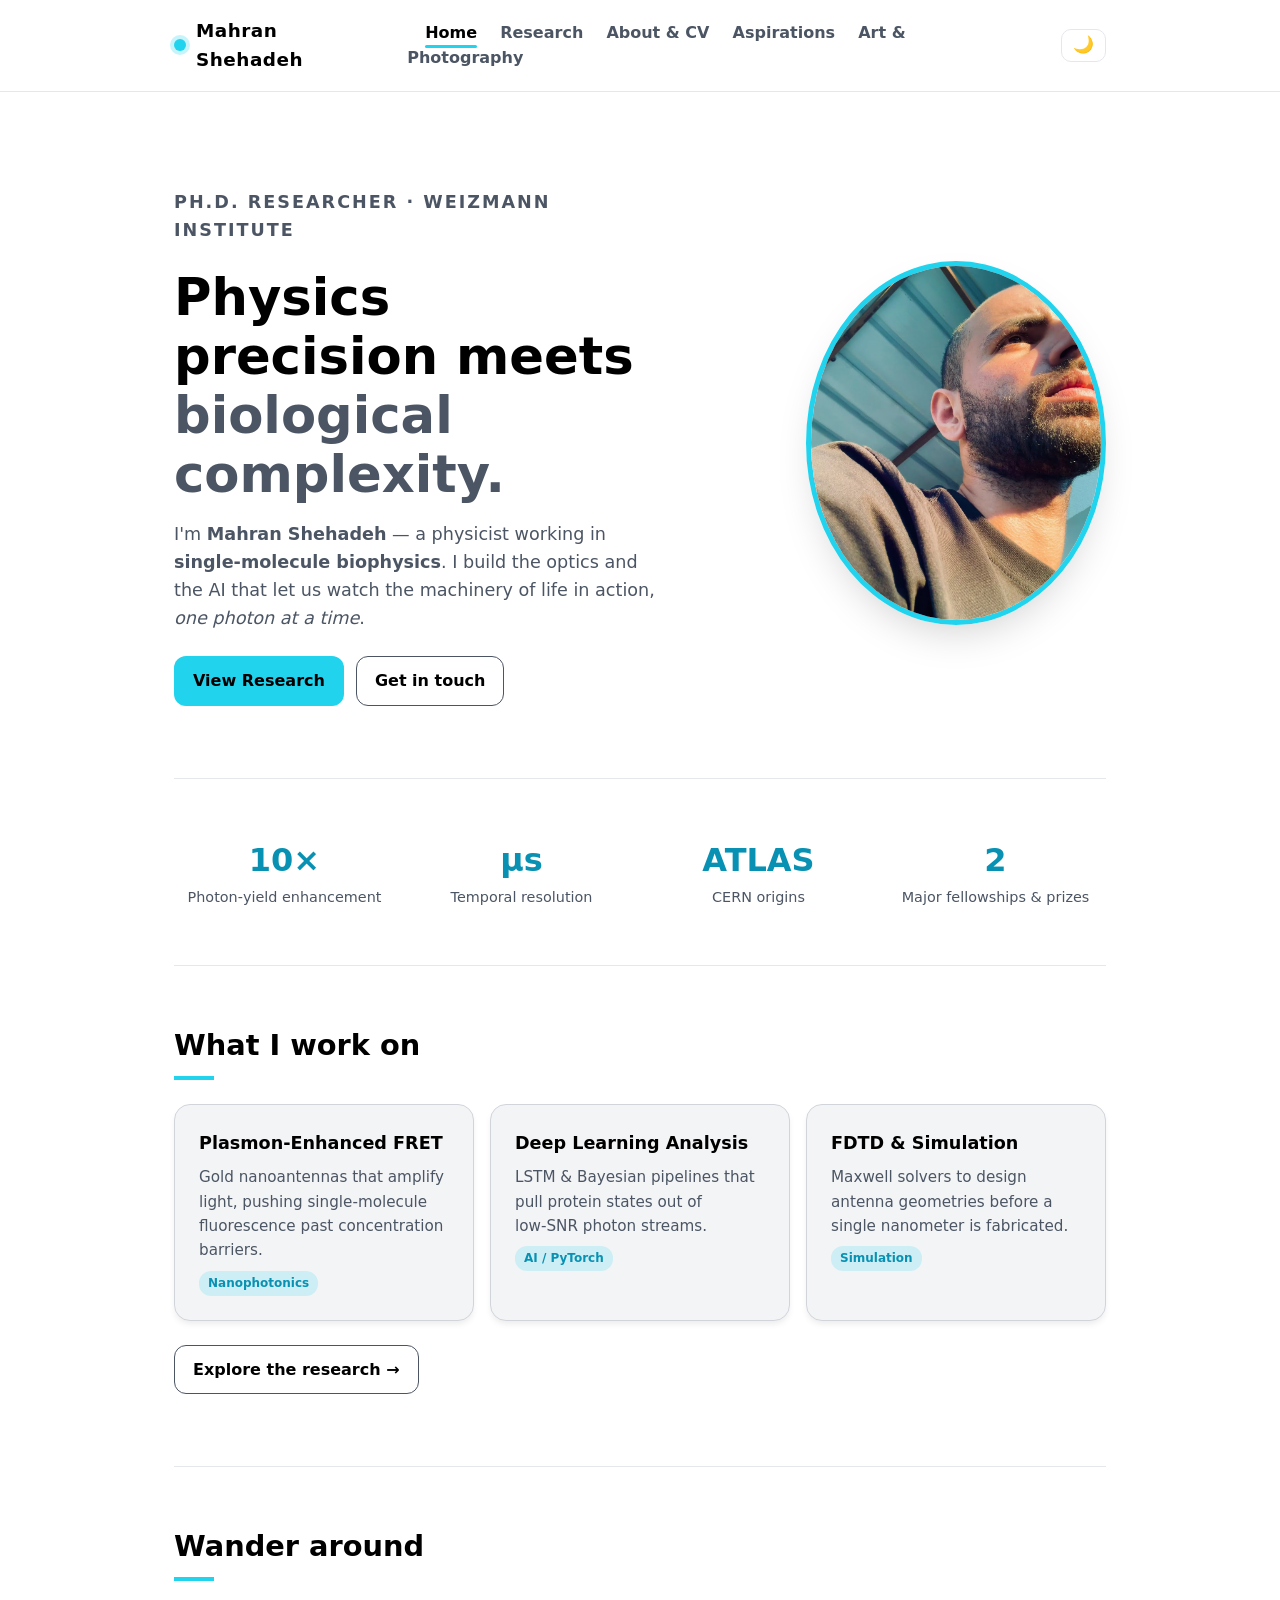
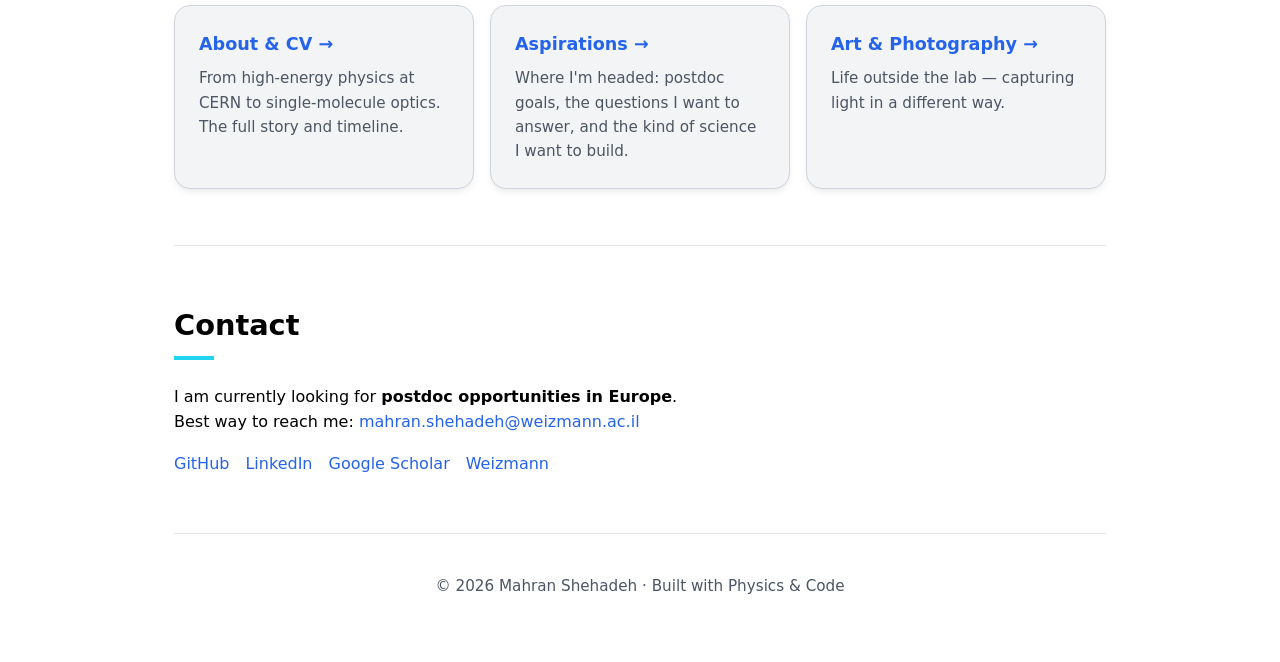
==== commit 32fd959b: "Build multi-page personal site Expand single-page site into Home, Research, About & CV, Aspirations," ====
--- a/index.html
+++ b/index.html
@@ -3,240 +3,121 @@
 <head>
   <meta charset="utf-8" />
   <meta name="viewport" content="width=device-width, initial-scale=1" />
-  <title>Mahran Shehadeh — Physicist & Biophysicist</title>
+  <title>Mahran Shehadeh — Physicist &amp; Biophysicist</title>
   <meta name="description" content="Single‑molecule biophysics, nanophotonics, and deep learning analysis. Weizmann Institute PhD." />
   <meta name="color-scheme" content="light dark" />
-  <link rel="icon" href="favicon.ico" />
-  <style>
-    /* YOUR ORIGINAL STYLE & PALETTE */
-    :root {
-      --bg: #ffffff; 
-      --fg: #000000; 
-      --muted: #4b5563; 
-      --accent: #22d3ee; /* The Cyan Accent */
-      --card: #f3f4f6; 
-      --link: #2563eb;
-    }
-    * { box-sizing: border-box; }
-    html, body { height: 100%; }
-    body { 
-      margin: 0; 
-      font-family: ui-sans-serif, system-ui, -apple-system, Segoe UI, Roboto, Helvetica, Arial, "Apple Color Emoji", "Segoe UI Emoji"; 
-      background: var(--bg); 
-      color: var(--fg); 
-      line-height: 1.6; 
-    }
-    a { color: var(--link); text-decoration: none; }
-    a:hover { text-decoration: underline; }
-    .container { max-width: 980px; margin: 0 auto; padding: 24px; }
-    
-    header { display: flex; align-items: center; justify-content: space-between; gap: 16px; padding: 24px 0; }
-    .brand { font-weight: 800; letter-spacing: 0.5px; font-size: 1.15rem; }
-    nav a { margin-left: 16px; font-weight: 600; color: var(--muted); }
-    nav a.active, nav a:hover { color: var(--fg); }
-    
-    .hero { padding: 72px 0; display: grid; grid-template-columns: 1.1fr 0.9fr; gap: 40px; align-items: center; }
-    .hero h1 { font-size: clamp(2rem, 5vw, 3.2rem); line-height: 1.15; margin: 0 0 12px; }
-    .hero p { color: var(--muted); font-size: 1.1rem; margin: 0 0 24px; }
-    
-    .cta { display: inline-flex; gap: 12px; }
-    .btn { 
-      border: 1px solid transparent; 
-      background: var(--accent); 
-      color: #000000; 
-      padding: 10px 16px; 
-      font-weight: 700; 
-      border-radius: 12px; 
-      transition: transform 0.2s;
-    }
-    .btn:hover { transform: translateY(-2px); text-decoration: none; }
-    .btn.secondary { background: transparent; border-color: var(--muted); color: var(--fg); }
-    
-    .card { background: var(--card); border: 1px solid #d1d5db; border-radius: 16px; padding: 24px; box-shadow: 0 4px 6px -1px rgba(0, 0, 0, 0.1); }
-    
-    .grid { display: grid; grid-template-columns: repeat(3, minmax(0, 1fr)); gap: 16px; }
-    .grid .card h3 { margin: 0 0 8px; font-size: 1.1rem; }
-    .grid .card p { margin: 0; color: var(--muted); font-size: 0.95rem; }
-    
-    /* Tag style for skills */
-    .tag { display: inline-block; font-size: 0.75rem; padding: 2px 8px; background: #e5e7eb; border-radius: 12px; color: #374151; font-weight: 600; margin-right: 4px; margin-top: 8px;}
-
-    .section { padding: 56px 0; border-bottom: 1px solid #e5e7eb; }
-    .section:last-child { border-bottom: none; }
-    .section h2 { font-size: 1.8rem; margin: 0 0 24px; position: relative; }
-    .section h2::after { content:''; display:block; width: 40px; height: 4px; background: var(--accent); margin-top: 8px;}
-
-    .about { display: grid; grid-template-columns: 1.5fr 1fr; gap: 32px; }
-    .about .blurb { font-size: 1.05rem; color: var(--muted); }
-    
-    /* Timeline styles for CV section */
-    .timeline-item { margin-bottom: 16px; }
-    .timeline-date { font-weight: 700; color: var(--muted); font-size: 0.9rem; }
-    .timeline-title { font-weight: 700; font-size: 1.05rem; }
-    .timeline-inst { font-style: italic; color: var(--muted); }
-
-    footer { padding: 40px 0; color: var(--muted); font-size: 0.95rem; text-align: center; }
-    .social { display: flex; gap: 16px; justify-content: center; margin-top: 16px; }
-    
-    @media (max-width: 860px) { 
-      .hero { grid-template-columns: 1fr; text-align: center; } 
-      .hero img { margin: 0 auto; }
-      .grid { grid-template-columns: 1fr; } 
-      .about { grid-template-columns: 1fr; } 
-      nav { display:none; } 
-      .cta { justify-content: center; }
-    }
-    
-    .profile-photo { 
-      max-width: 280px; 
-      width: 100%;
-      border-radius: 50%; 
-      margin-bottom: 20px; 
-      border: 5px solid var(--accent);
-    }
-  </style>
+  <link rel="icon" href="favicon.svg" type="image/svg+xml" />
+  <link rel="stylesheet" href="style.css" />
+  <script>(function(){try{var t=localStorage.getItem('theme');if(!t){t=matchMedia('(prefers-color-scheme: dark)').matches?'dark':'light';}document.documentElement.setAttribute('data-theme',t);}catch(e){}})();</script>
 </head>
 <body>
+  <header class="site-header">
+    <div class="container">
+      <a class="brand" href="index.html"><span class="dot"></span>Mahran Shehadeh</a>
+      <button class="theme-toggle" id="theme-toggle" aria-label="Switch to dark mode" title="Toggle theme">🌙</button>
+      <button class="nav-toggle" aria-label="Menu" aria-expanded="false">☰</button>
+      <nav id="site-nav">
+        <a href="index.html" class="active">Home</a>
+        <a href="research.html">Research</a>
+        <a href="about.html">About &amp; CV</a>
+        <a href="aspirations.html">Aspirations</a>
+        <a href="art.html">Art &amp; Photography</a>
+      </nav>
+    </div>
+  </header>
+
   <div class="container">
-    <header>
-      <div class="brand">Mahran Shehadeh</div>
-      <nav>
-        <a href="#research" class="active">Research</a>
-        <a href="#photography">Photography</a>
-        <a href="#about">About & CV</a>
-        <a href="#contact">Contact</a>
-      </nav>
-    </header>
 
     <section class="hero">
-      <div>
-        <h1>Physics precision meets <br><span style="color:var(--muted)">Biological complexity.</span></h1>
+      <div class="reveal">
+        <p class="eyebrow">Ph.D. Researcher · Weizmann Institute</p>
+        <h1>Physics precision meets <br><span style="color:var(--muted)">biological complexity.</span></h1>
         <p>
-          I am a Ph.D. Researcher bridging <strong>Nanophotonics</strong>, <strong>Deep Learning</strong>, and <strong>Single-Molecule Biophysics</strong>. I build custom optical setups and AI pipelines to visualize the building blocks of life.
+          I'm <strong>Mahran Shehadeh</strong> — a physicist working in <strong>single‑molecule biophysics</strong>.
+          I build the optics and the AI that let us watch the machinery of life in action, <em>one photon at a time</em>.
         </p>
         <div class="cta">
-          <a class="btn" href="#research">View Research</a>
+          <a class="btn" href="research.html">View Research</a>
           <a class="btn secondary" href="#contact">Get in touch</a>
         </div>
       </div>
-      <div style="text-align: right;">
-        <!-- YOUR PHOTO HERE -->
+      <div style="text-align:right;" class="reveal">
         <img src="placeholder-photo.jpg" alt="Mahran Shehadeh" class="profile-photo" />
       </div>
     </section>
 
-    <!-- RESEARCH SECTION (Updated with Postdoc-Ready Content) -->
-    <section id="research" class="section">
-      <h2>Research Highlights</h2>
-      <div class="grid">
-        <article class="card">
-          <h3>Plasmon-Enhanced FRET</h3>
-          <p>Overcoming concentration barriers in single-molecule fluorescence. I design gold nanoantennas (ZMWs/Nanorods) that act as "amplifiers" for light, enhancing photon yield (10×) and enabling microsecond temporal resolution.</p>
-          <div>
-            <span class="tag">Nanofabrication</span>
-            <span class="tag">Optics</span>
-          </div>
-        </article>
-        
-        <article class="card">
-          <h3>Deep Learning Analysis</h3>
-          <p>Photon streams are noisy. I develop custom pipelines using LSTMs and Bayesian inference to robustly identify protein states from low-SNR data, significantly outperforming standard HMMs.</p>
-          <div>
-            <span class="tag">Python/PyTorch</span>
-            <span class="tag">Bayesian Inference</span>
-          </div>
-        </article>
-        
-        <article class="card">
-          <h3>FDTD & Simulation</h3>
-          <p>Before building, I simulate. Using FDTD (Lumerical) and Boundary Element Methods, I model electromagnetic fields to optimize antenna geometries for maximum enhancement and minimal quenching.</p>
-          <div>
-            <span class="tag">FDTD</span>
-            <span class="tag">Maxwell Solvers</span>
-          </div>
-        </article>
+    <!-- Stats strip -->
+    <section class="section reveal" style="border-top:1px solid var(--border-soft);">
+      <div class="stats">
+        <div><div class="num">10×</div><div class="label">Photon‑yield enhancement</div></div>
+        <div><div class="num">µs</div><div class="label">Temporal resolution</div></div>
+        <div><div class="num">ATLAS</div><div class="label">CERN origins</div></div>
+        <div><div class="num">2</div><div class="label">Major fellowships &amp; prizes</div></div>
       </div>
     </section>
 
-    <!-- PHOTOGRAPHY SECTION (Restored as requested) -->
-    <section id="photography" class="section">
-      <h2>Photography</h2>
-      <p style="margin-bottom: 24px; color: var(--muted); max-width: 600px;">
-        Beyond the lab, I have a passion for capturing moments through photography. Here is a selection of my favorite shots.
-      </p>
+    <!-- Research teaser -->
+    <section class="section reveal">
+      <h2>What I work on</h2>
       <div class="grid">
-        <!-- Make sure these files exist in your folder -->
-        <article class="card" style="padding:0; overflow:hidden;">
-          <img src="photo1.jpg" alt="Photography sample 1" style="width:100%; display:block;" />
+        <article class="card hover">
+          <h3>Plasmon‑Enhanced FRET</h3>
+          <p>Gold nanoantennas that amplify light, pushing single‑molecule fluorescence past concentration barriers.</p>
+          <div><span class="tag accent">Nanophotonics</span></div>
         </article>
-        <article class="card" style="padding:0; overflow:hidden;">
-          <img src="photo2.jpg" alt="Photography sample 2" style="width:100%; display:block;" />
+        <article class="card hover">
+          <h3>Deep Learning Analysis</h3>
+          <p>LSTM &amp; Bayesian pipelines that pull protein states out of low‑SNR photon streams.</p>
+          <div><span class="tag accent">AI / PyTorch</span></div>
         </article>
-        <article class="card" style="padding:0; overflow:hidden;">
-          <img src="photo3.jpg" alt="Photography sample 3" style="width:100%; display:block;" />
+        <article class="card hover">
+          <h3>FDTD &amp; Simulation</h3>
+          <p>Maxwell solvers to design antenna geometries before a single nanometer is fabricated.</p>
+          <div><span class="tag accent">Simulation</span></div>
         </article>
+      </div>
+      <p style="margin-top:24px;"><a class="btn secondary" href="research.html">Explore the research →</a></p>
+    </section>
+
+    <!-- Quick links -->
+    <section class="section reveal">
+      <h2>Wander around</h2>
+      <div class="grid">
+        <a class="card hover" href="about.html" style="display:block;">
+          <h3>About &amp; CV →</h3>
+          <p>From high‑energy physics at CERN to single‑molecule optics. The full story and timeline.</p>
+        </a>
+        <a class="card hover" href="aspirations.html" style="display:block;">
+          <h3>Aspirations →</h3>
+          <p>Where I'm headed: postdoc goals, the questions I want to answer, and the kind of science I want to build.</p>
+        </a>
+        <a class="card hover" href="art.html" style="display:block;">
+          <h3>Art &amp; Photography →</h3>
+          <p>Life outside the lab — capturing light in a different way.</p>
+        </a>
       </div>
     </section>
 
-    <!-- ABOUT & CV SECTION (Integrated high-impact CV items) -->
-    <section id="about" class="section">
-      <h2>About & Experience</h2>
-      <div class="about">
-        <div class="blurb">
-          <p>
-            I am a final‑year PhD researcher at the <strong>Weizmann Institute of Science</strong>. My background is unconventional for a biologist: I started in <strong>High-Energy Physics (ATLAS/CERN)</strong>. There, I learned to handle massive datasets and hunt for rare events with extreme statistical rigor.
-          </p>
-          <p>
-            Today, I apply those same principles to the photon-starved regime of single-molecule optics. I am passionate about reproducible analysis, open-source code, and clear scientific communication.
-          </p>
-          <p style="margin-top: 24px;">
-            <a href="CV_Shehadeh_Mahran.pdf" class="btn secondary" target="_blank">Download Full CV (PDF)</a>
-          </p>
-        </div>
-        
-        <div class="card">
-          <div class="timeline-item">
-            <div class="timeline-date">2021 – 2025</div>
-            <div class="timeline-title">Ph.D. in Biophysics</div>
-            <div class="timeline-inst">Weizmann Institute of Science</div>
-          </div>
-          <div class="timeline-item">
-            <div class="timeline-date">2016 – 2019</div>
-            <div class="timeline-title">M.Sc. Physics (High Energy)</div>
-            <div class="timeline-inst">Weizmann Institute / CERN</div>
-          </div>
-          <hr style="border: 0; border-top: 1px solid #e5e7eb; margin: 16px 0;">
-          <div class="timeline-item">
-            <div class="timeline-title" style="color: var(--accent);">Key Awards</div>
-            <ul style="padding-left: 20px; font-size: 0.9rem; color: var(--muted); margin-top: 8px;">
-              <li>Bina Innovation Fellowship (2026)</li>
-              <li>Breakthrough Prize (ATLAS Collab. 2025)</li>
-            </ul>
-          </div>
-        </div>
-      </div>
-    </section>
-
-    <section id="contact" class="section">
+    <!-- Contact -->
+    <section id="contact" class="section reveal">
       <h2>Contact</h2>
       <p>
-        I am currently looking for Postdoc opportunities in Europe.<br>
-        Best way to reach me: <strong>mahran.shehadeh@weizmann.ac.il</strong> 
+        I am currently looking for <strong>postdoc opportunities in Europe</strong>.<br>
+        Best way to reach me: <a href="mailto:mahran.shehadeh@weizmann.ac.il">mahran.shehadeh@weizmann.ac.il</a>
       </p>
-      <div class="social">
-        <a href="https://github.com/MahranShehadeh/">GitHub</a>
-        <a href="https://www.linkedin.com/in/mahran-shehadeh-791019162/">LinkedIn</a>
-        <a href="https://scholar.google.com/">Google Scholar</a>
+      <div class="social" style="justify-content:flex-start;">
+        <a href="https://github.com/MahranShehadeh/" target="_blank" rel="noopener">GitHub</a>
+        <a href="https://www.linkedin.com/in/mahran-shehadeh-791019162/" target="_blank" rel="noopener">LinkedIn</a>
+        <a href="https://scholar.google.com/citations?hl=en&user=n7ZsIv4AAAAJ" target="_blank" rel="noopener">Google Scholar</a>
+        <a href="https://www.weizmann.ac.il/chembiophys/mahran-shehadeh" target="_blank" rel="noopener">Weizmann</a>
       </div>
     </section>
 
     <footer>
-      <div>© <span id="y"></span> Mahran Shehadeh · Built with Physics & Code</div>
+      <div>© <span id="y"></span> Mahran Shehadeh · Built with Physics &amp; Code</div>
     </footer>
   </div>
 
-  <script>
-    document.getElementById('y').textContent = new Date().getFullYear();
-  </script>
+  <script src="main.js"></script>
 </body>
 </html>
--- a/style.css
+++ b/style.css
@@ -0,0 +1,234 @@
+/* ============================================================
+   Mahran Shehadeh — shared stylesheet
+   Palette kept from the original site (cyan accent on white).
+   ============================================================ */
+
+:root {
+  --bg: #ffffff;
+  --fg: #000000;
+  --muted: #4b5563;
+  --accent: #22d3ee;       /* The Cyan Accent */
+  --accent-dark: #0891b2;  /* Darker cyan for text-on-white legibility */
+  --card: #f3f4f6;
+  --border: #d1d5db;
+  --border-soft: #e5e7eb;
+  --link: #2563eb;
+  --shadow: 0 4px 6px -1px rgba(0, 0, 0, 0.08);
+  --shadow-lg: 0 18px 40px -12px rgba(0, 0, 0, 0.18);
+}
+
+/* Dark theme — same cyan accent, inverted surfaces */
+[data-theme="dark"] {
+  --bg: #0b0f14;
+  --fg: #e6edf3;
+  --muted: #9ca3af;
+  --accent: #22d3ee;
+  --accent-dark: #67e8f9;   /* lighter cyan stays legible on dark */
+  --card: #161b22;
+  --border: #2d333b;
+  --border-soft: #21262d;
+  --link: #60a5fa;
+  --shadow: 0 4px 6px -1px rgba(0, 0, 0, 0.4);
+  --shadow-lg: 0 18px 40px -12px rgba(0, 0, 0, 0.6);
+}
+[data-theme="dark"] .site-header { background: rgba(11, 15, 20, 0.85); }
+[data-theme="dark"] .tag { background: #21262d; color: #c9d1d9; }
+[data-theme="dark"] .tag.accent { background: rgba(34, 211, 238, 0.16); color: var(--accent-dark); }
+[data-theme="dark"] .gallery img { border-color: var(--border); }
+
+* { box-sizing: border-box; }
+html { scroll-behavior: smooth; }
+html, body { height: 100%; }
+
+body {
+  margin: 0;
+  font-family: ui-sans-serif, system-ui, -apple-system, "Segoe UI", Roboto, Helvetica, Arial, "Apple Color Emoji", "Segoe UI Emoji";
+  background: var(--bg);
+  color: var(--fg);
+  line-height: 1.6;
+  -webkit-font-smoothing: antialiased;
+}
+
+a { color: var(--link); text-decoration: none; }
+a:hover { text-decoration: underline; }
+
+.container { max-width: 980px; margin: 0 auto; padding: 24px; }
+
+/* ---------- Sticky header / nav ---------- */
+.site-header {
+  position: sticky;
+  top: 0;
+  z-index: 50;
+  background: rgba(255, 255, 255, 0.85);
+  backdrop-filter: saturate(180%) blur(10px);
+  border-bottom: 1px solid var(--border-soft);
+}
+.site-header .container {
+  display: flex;
+  align-items: center;
+  justify-content: space-between;
+  gap: 16px;
+  padding-top: 16px;
+  padding-bottom: 16px;
+}
+.brand {
+  font-weight: 800;
+  letter-spacing: 0.5px;
+  font-size: 1.15rem;
+  color: var(--fg);
+  display: inline-flex;
+  align-items: center;
+  gap: 10px;
+}
+.brand { margin-right: auto; }
+.brand:hover { text-decoration: none; }
+
+/* theme toggle */
+.theme-toggle {
+  background: none; border: 1px solid var(--border-soft); cursor: pointer;
+  font-size: 1.05rem; line-height: 1; padding: 7px 11px; border-radius: 10px;
+  color: var(--fg); margin-left: 18px; transition: border-color 0.2s ease;
+}
+.theme-toggle:hover { border-color: var(--fg); }
+@media (min-width: 861px) { nav { order: 1; } .theme-toggle { order: 2; } }
+.brand .dot {
+  width: 12px; height: 12px; border-radius: 50%;
+  background: var(--accent);
+  box-shadow: 0 0 0 4px rgba(34, 211, 238, 0.25);
+}
+nav a { margin-left: 18px; font-weight: 600; color: var(--muted); position: relative; }
+nav a:hover { color: var(--fg); text-decoration: none; }
+nav a.active { color: var(--fg); }
+nav a.active::after {
+  content: ''; position: absolute; left: 0; right: 0; bottom: -6px;
+  height: 3px; border-radius: 3px; background: var(--accent);
+}
+
+/* mobile menu toggle */
+.nav-toggle { display: none; background: none; border: 0; cursor: pointer; font-size: 1.5rem; color: var(--fg); }
+
+/* ---------- Buttons ---------- */
+.cta { display: inline-flex; gap: 12px; flex-wrap: wrap; }
+.btn {
+  border: 1px solid transparent;
+  background: var(--accent);
+  color: #000000;
+  padding: 11px 18px;
+  font-weight: 700;
+  border-radius: 12px;
+  transition: transform 0.2s ease, box-shadow 0.2s ease;
+  display: inline-block;
+}
+.btn:hover { transform: translateY(-2px); text-decoration: none; box-shadow: 0 8px 20px -8px rgba(34, 211, 238, 0.8); }
+.btn.secondary { background: transparent; border-color: var(--muted); color: var(--fg); }
+.btn.secondary:hover { box-shadow: var(--shadow); border-color: var(--fg); }
+
+/* ---------- Cards & grid ---------- */
+.card {
+  background: var(--card);
+  border: 1px solid var(--border);
+  border-radius: 16px;
+  padding: 24px;
+  box-shadow: var(--shadow);
+  transition: transform 0.25s ease, box-shadow 0.25s ease;
+}
+.card.hover:hover { transform: translateY(-4px); box-shadow: var(--shadow-lg); }
+.card h3 { margin: 0 0 8px; font-size: 1.1rem; }
+.card p { margin: 0; color: var(--muted); font-size: 0.95rem; }
+
+.grid { display: grid; grid-template-columns: repeat(3, minmax(0, 1fr)); gap: 16px; }
+.grid-2 { display: grid; grid-template-columns: repeat(2, minmax(0, 1fr)); gap: 16px; }
+
+/* ---------- Tags ---------- */
+.tag {
+  display: inline-block; font-size: 0.75rem; padding: 3px 9px;
+  background: #e5e7eb; border-radius: 12px; color: #374151;
+  font-weight: 600; margin-right: 4px; margin-top: 8px;
+}
+.tag.accent { background: rgba(34, 211, 238, 0.18); color: var(--accent-dark); }
+
+/* ---------- Sections ---------- */
+.section { padding: 56px 0; border-bottom: 1px solid var(--border-soft); }
+.section:last-child { border-bottom: none; }
+.section h2 { font-size: 1.8rem; margin: 0 0 24px; position: relative; }
+.section h2::after { content: ''; display: block; width: 40px; height: 4px; background: var(--accent); margin-top: 8px; }
+.eyebrow { text-transform: uppercase; letter-spacing: 2px; font-size: 0.78rem; font-weight: 700; color: var(--accent-dark); margin: 0 0 8px; }
+.lead { color: var(--muted); font-size: 1.1rem; max-width: 640px; }
+
+/* ---------- Hero ---------- */
+.hero { padding: 72px 0; display: grid; grid-template-columns: 1.1fr 0.9fr; gap: 40px; align-items: center; }
+.hero h1 { font-size: clamp(2rem, 5vw, 3.2rem); line-height: 1.15; margin: 0 0 16px; }
+.hero p { color: var(--muted); font-size: 1.1rem; margin: 0 0 24px; }
+.profile-photo {
+  max-width: 300px; width: 100%; border-radius: 50%;
+  border: 5px solid var(--accent);
+  box-shadow: var(--shadow-lg);
+}
+
+/* page header (interior pages) */
+.page-head { padding: 56px 0 8px; }
+.page-head h1 { font-size: clamp(1.8rem, 4vw, 2.6rem); margin: 0 0 12px; }
+
+/* ---------- About ---------- */
+.about { display: grid; grid-template-columns: 1.5fr 1fr; gap: 32px; }
+.about .blurb { font-size: 1.05rem; color: var(--muted); }
+
+/* ---------- Timeline ---------- */
+.timeline-item { margin-bottom: 16px; }
+.timeline-date { font-weight: 700; color: var(--muted); font-size: 0.9rem; }
+.timeline-title { font-weight: 700; font-size: 1.05rem; }
+.timeline-inst { font-style: italic; color: var(--muted); }
+
+/* ---------- Stats strip ---------- */
+.stats { display: grid; grid-template-columns: repeat(4, 1fr); gap: 16px; text-align: center; }
+.stats .num { font-size: 2rem; font-weight: 800; color: var(--accent-dark); }
+.stats .label { color: var(--muted); font-size: 0.9rem; }
+
+/* ---------- Gallery (photography) ---------- */
+.gallery { columns: 3; column-gap: 16px; }
+.gallery img {
+  width: 100%; display: block; border-radius: 14px; margin-bottom: 16px;
+  border: 1px solid var(--border); box-shadow: var(--shadow);
+  transition: transform 0.25s ease, box-shadow 0.25s ease;
+}
+.gallery img:hover { transform: scale(1.02); box-shadow: var(--shadow-lg); }
+
+/* ---------- Publications ---------- */
+.pub-list { display: grid; gap: 14px; }
+.pub { border-left: 4px solid var(--accent); }
+.pub h3 { font-size: 1.05rem; }
+.pub-meta { margin: 6px 0 10px !important; font-size: 0.92rem; }
+
+/* ---------- Footer ---------- */
+footer { padding: 40px 0; color: var(--muted); font-size: 0.95rem; text-align: center; }
+.social { display: flex; gap: 16px; justify-content: center; margin-top: 16px; flex-wrap: wrap; }
+
+/* ---------- Reveal-on-scroll animation ---------- */
+.reveal { opacity: 0; transform: translateY(18px); transition: opacity 0.6s ease, transform 0.6s ease; }
+.reveal.in { opacity: 1; transform: none; }
+@media (prefers-reduced-motion: reduce) {
+  .reveal { opacity: 1; transform: none; transition: none; }
+  html { scroll-behavior: auto; }
+}
+
+/* ---------- Responsive ---------- */
+@media (max-width: 860px) {
+  .hero { grid-template-columns: 1fr; text-align: center; }
+  .hero .profile-photo { margin: 0 auto; }
+  .grid, .grid-2 { grid-template-columns: 1fr; }
+  .stats { grid-template-columns: repeat(2, 1fr); }
+  .about { grid-template-columns: 1fr; }
+  .gallery { columns: 2; }
+  .cta { justify-content: center; }
+
+  .nav-toggle { display: block; }
+  nav {
+    display: none; position: absolute; top: 100%; right: 0; left: 0;
+    background: #fff; border-bottom: 1px solid var(--border-soft);
+    flex-direction: column; padding: 12px 24px 20px;
+  }
+  nav.open { display: flex; }
+  nav a { margin: 8px 0; }
+  nav a.active::after { display: none; }
+}
+@media (max-width: 520px) { .gallery { columns: 1; } }
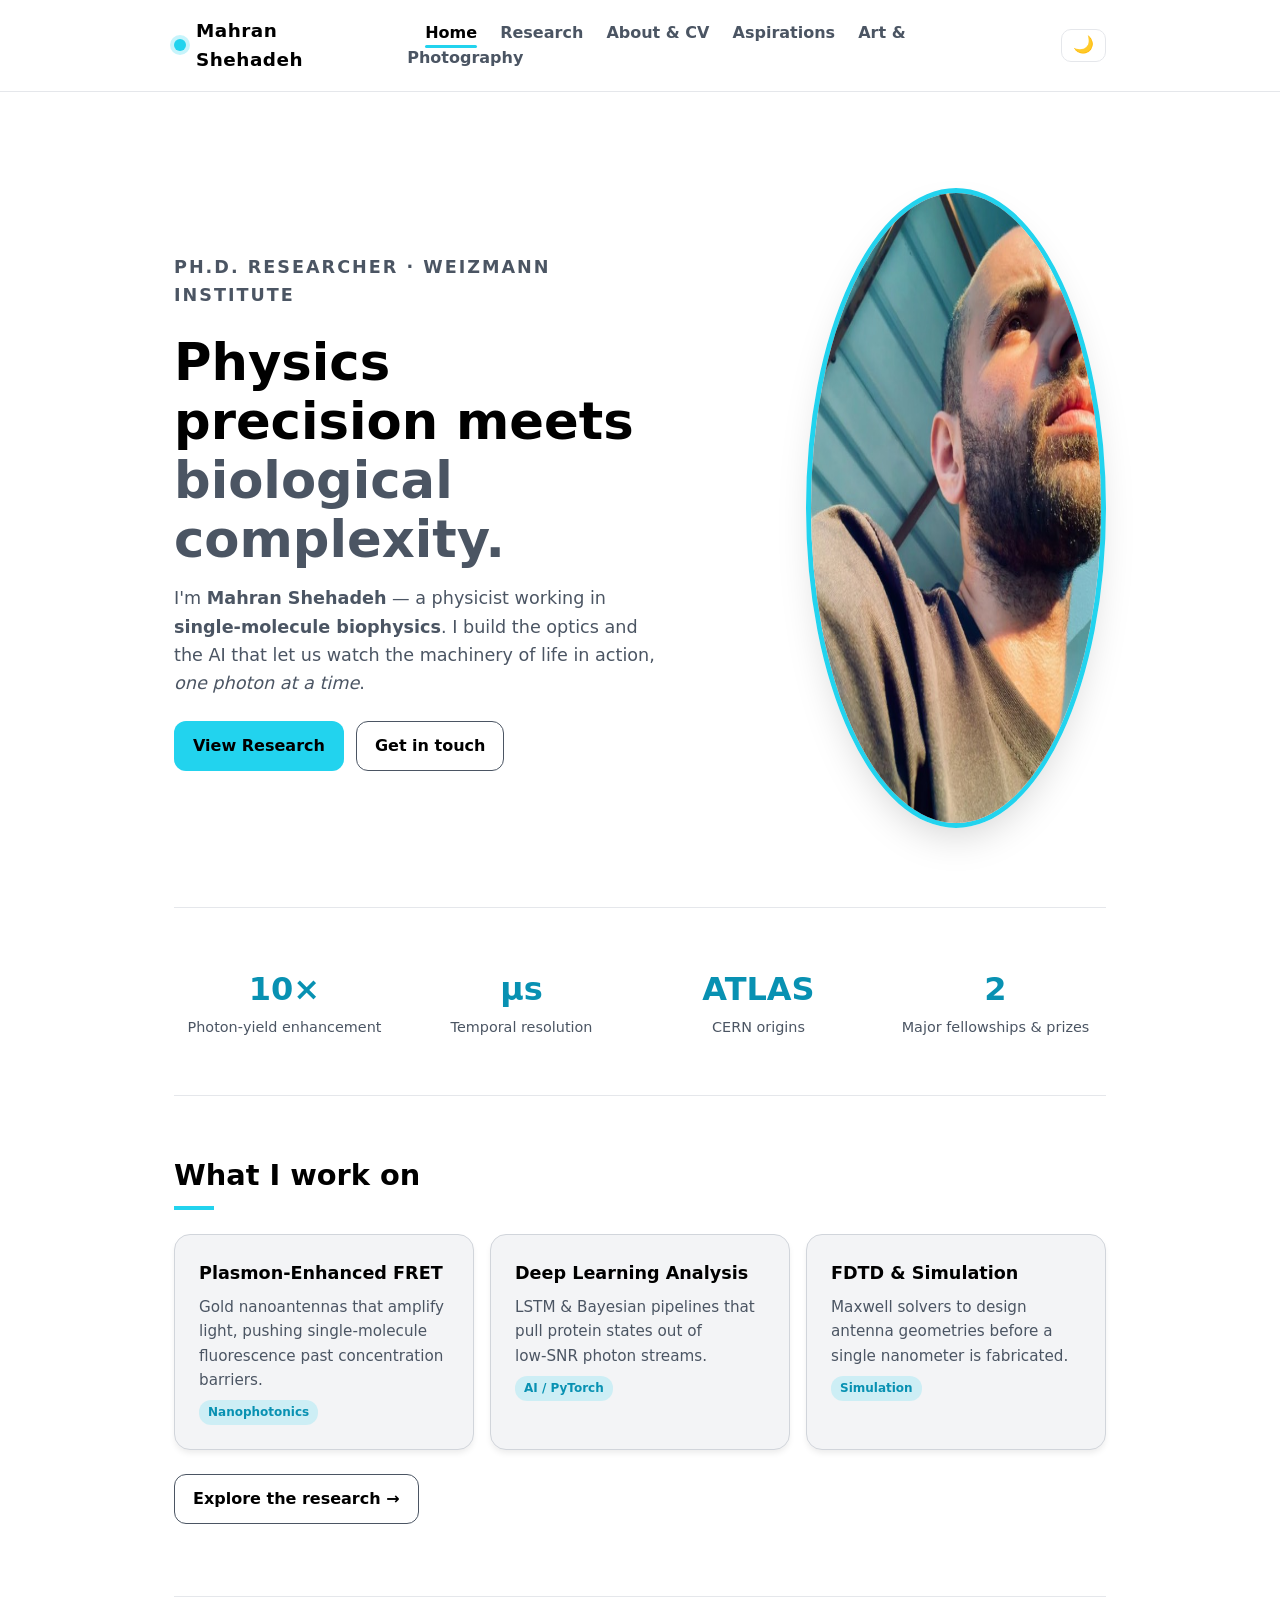
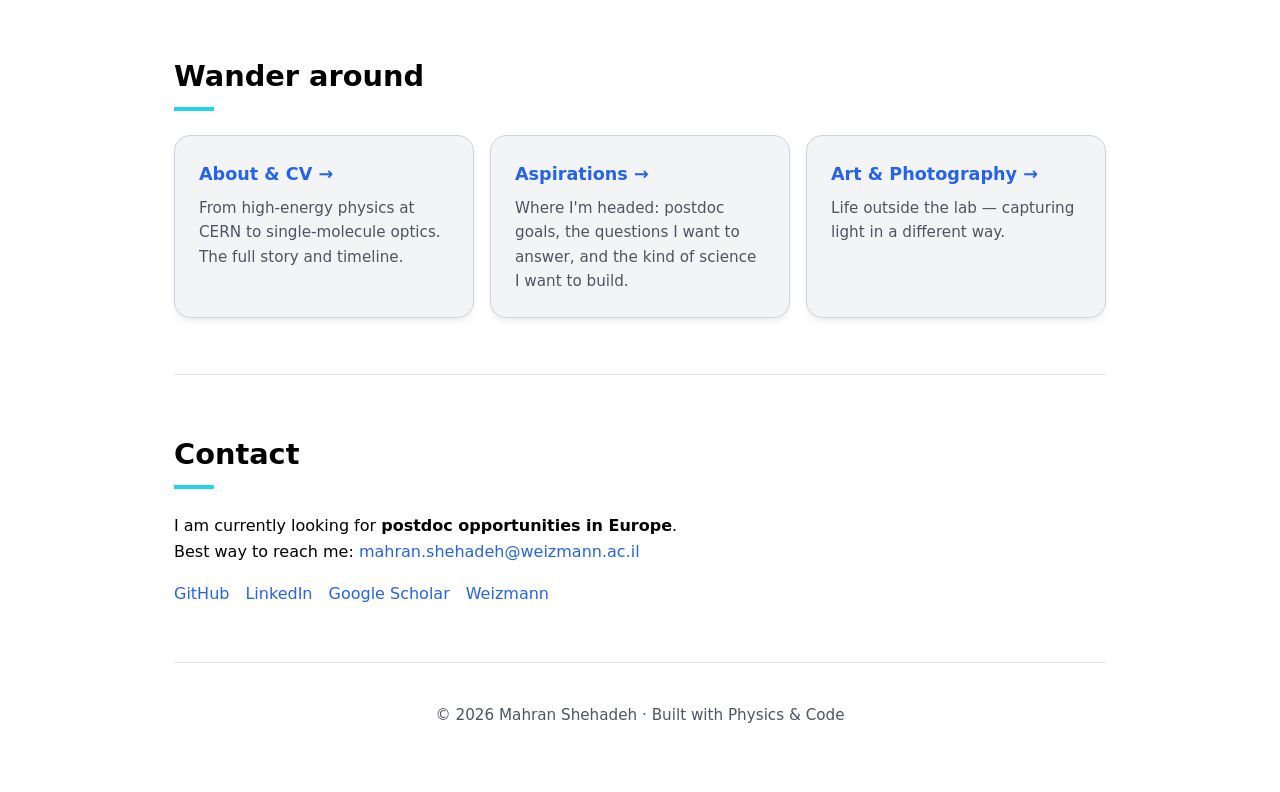
==== commit 92988bf9: "Add social previews, icons, SEO, and optimize images - Open Graph + Twitter card meta on all pages, " ====
--- a/index.html
+++ b/index.html
@@ -6,9 +6,60 @@
   <title>Mahran Shehadeh — Physicist &amp; Biophysicist</title>
   <meta name="description" content="Single‑molecule biophysics, nanophotonics, and deep learning analysis. Weizmann Institute PhD." />
   <meta name="color-scheme" content="light dark" />
+  <meta name="theme-color" media="(prefers-color-scheme: light)" content="#ffffff" />
+  <meta name="theme-color" media="(prefers-color-scheme: dark)" content="#0b0f14" />
   <link rel="icon" href="favicon.svg" type="image/svg+xml" />
+  <link rel="icon" href="favicon-32.png" sizes="32x32" type="image/png" />
+  <link rel="apple-touch-icon" href="apple-touch-icon.png" />
+  <link rel="manifest" href="site.webmanifest" />
+  <link rel="canonical" href="https://mahranshehadeh.github.io/" />
+
+  <!-- Open Graph / social preview -->
+  <meta property="og:type" content="website" />
+  <meta property="og:site_name" content="Mahran Shehadeh" />
+  <meta property="og:title" content="Mahran Shehadeh — Physicist &amp; Biophysicist" />
+  <meta property="og:description" content="Single‑molecule biophysics, nanophotonics, and deep learning analysis. Weizmann Institute PhD." />
+  <meta property="og:url" content="https://mahranshehadeh.github.io/" />
+  <meta property="og:image" content="https://mahranshehadeh.github.io/og-image.png" />
+  <meta property="og:image:width" content="1200" />
+  <meta property="og:image:height" content="630" />
+  <meta property="og:image:alt" content="Mahran Shehadeh — Physicist &amp; Biophysicist" />
+  <meta name="twitter:card" content="summary_large_image" />
+  <meta name="twitter:title" content="Mahran Shehadeh — Physicist &amp; Biophysicist" />
+  <meta name="twitter:description" content="Single‑molecule biophysics, nanophotonics, and deep learning analysis. Weizmann Institute PhD." />
+  <meta name="twitter:image" content="https://mahranshehadeh.github.io/og-image.png" />
   <link rel="stylesheet" href="style.css" />
   <script>(function(){try{var t=localStorage.getItem('theme');if(!t){t=matchMedia('(prefers-color-scheme: dark)').matches?'dark':'light';}document.documentElement.setAttribute('data-theme',t);}catch(e){}})();</script>
+  <script type="application/ld+json">
+  {
+    "@context": "https://schema.org",
+    "@type": "Person",
+    "name": "Mahran Shehadeh",
+    "url": "https://mahranshehadeh.github.io/",
+    "image": "https://mahranshehadeh.github.io/og-image.png",
+    "jobTitle": "PhD Researcher, Single-Molecule Biophysics",
+    "description": "Physicist working across nanophotonics, deep learning, and single-molecule biophysics.",
+    "email": "mailto:mahran.shehadeh@weizmann.ac.il",
+    "affiliation": {
+      "@type": "Organization",
+      "name": "Weizmann Institute of Science",
+      "url": "https://www.weizmann.ac.il/"
+    },
+    "knowsAbout": [
+      "Single-molecule biophysics",
+      "Nanophotonics",
+      "Plasmon-enhanced FRET",
+      "Deep learning",
+      "FDTD simulation"
+    ],
+    "sameAs": [
+      "https://github.com/MahranShehadeh/",
+      "https://www.linkedin.com/in/mahran-shehadeh-791019162/",
+      "https://scholar.google.com/citations?hl=en&user=n7ZsIv4AAAAJ",
+      "https://www.weizmann.ac.il/chembiophys/mahran-shehadeh"
+    ]
+  }
+  </script>
 </head>
 <body>
   <header class="site-header">
@@ -42,7 +93,7 @@
         </div>
       </div>
       <div style="text-align:right;" class="reveal">
-        <img src="placeholder-photo.jpg" alt="Mahran Shehadeh" class="profile-photo" />
+        <img src="mahran-shehadeh.jpg" alt="Mahran Shehadeh" class="profile-photo" width="524" height="640" fetchpriority="high" decoding="async" />
       </div>
     </section>
 
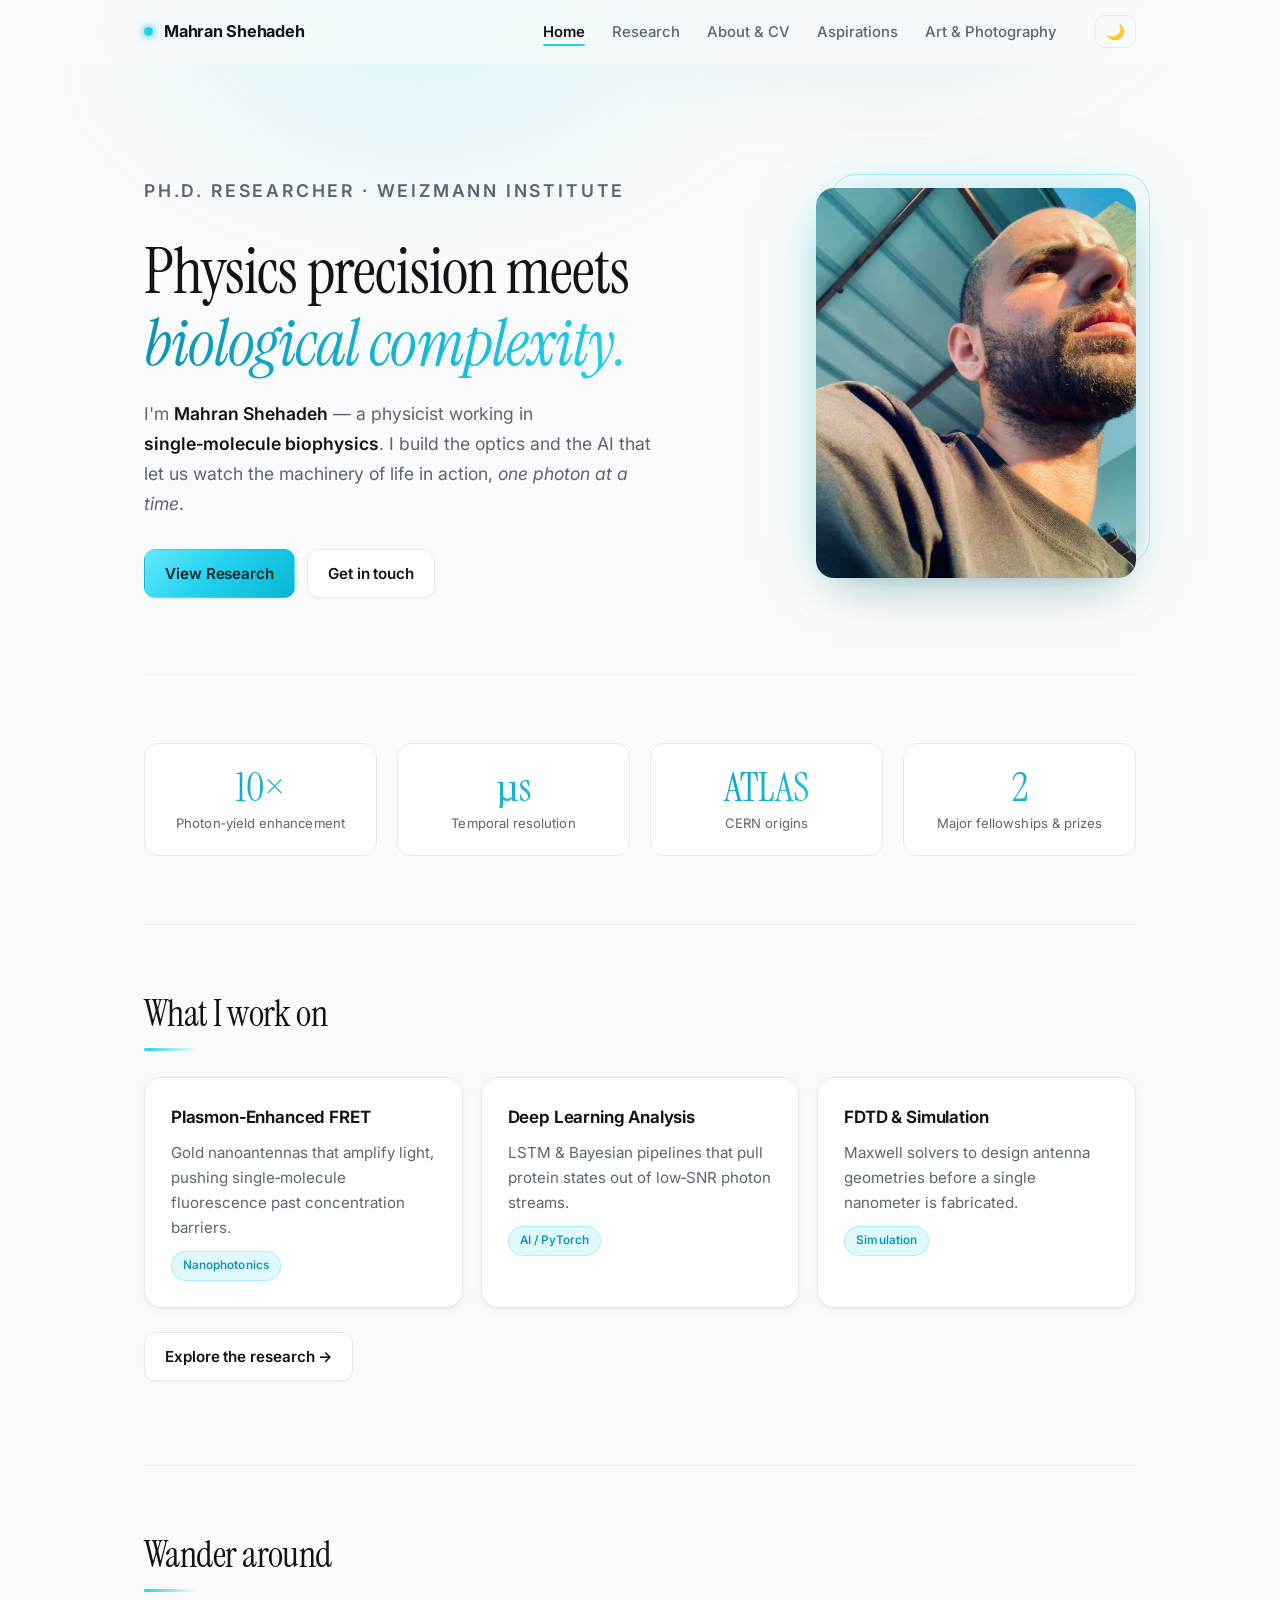
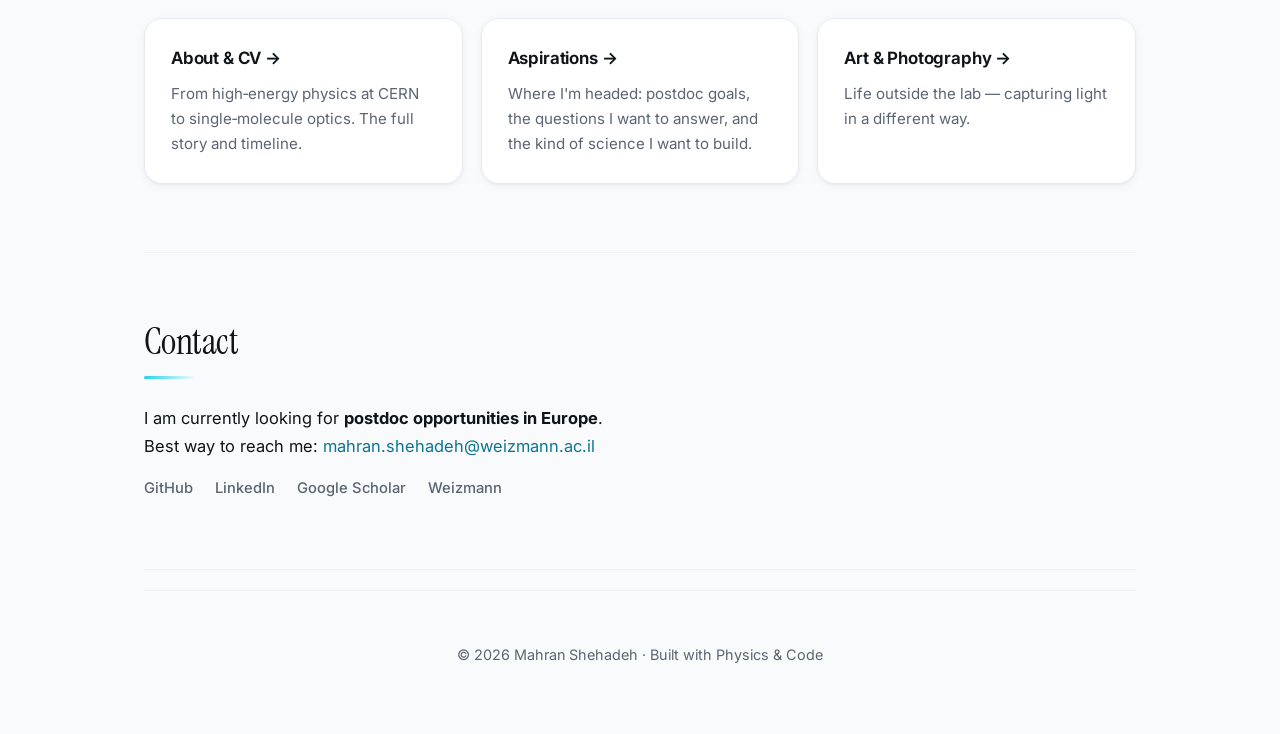
==== commit 43390063: "Refine visual design: typography, surfaces, and depth Pair Instrument Serif display headings with In" ====
--- a/index.html
+++ b/index.html
@@ -28,6 +28,9 @@
   <meta name="twitter:title" content="Mahran Shehadeh — Physicist &amp; Biophysicist" />
   <meta name="twitter:description" content="Single‑molecule biophysics, nanophotonics, and deep learning analysis. Weizmann Institute PhD." />
   <meta name="twitter:image" content="https://mahranshehadeh.github.io/og-image.png" />
+  <link rel="preconnect" href="https://fonts.googleapis.com" />
+  <link rel="preconnect" href="https://fonts.gstatic.com" crossorigin />
+  <link href="https://fonts.googleapis.com/css2?family=Inter:wght@100..900&family=Instrument+Serif:ital@0;1&display=swap" rel="stylesheet" />
   <link rel="stylesheet" href="style.css" />
   <script>(function(){try{var t=localStorage.getItem('theme');if(!t){t=matchMedia('(prefers-color-scheme: dark)').matches?'dark':'light';}document.documentElement.setAttribute('data-theme',t);}catch(e){}})();</script>
   <script type="application/ld+json">
@@ -82,7 +85,7 @@
     <section class="hero">
       <div class="reveal">
         <p class="eyebrow">Ph.D. Researcher · Weizmann Institute</p>
-        <h1>Physics precision meets <br><span style="color:var(--muted)">biological complexity.</span></h1>
+        <h1>Physics precision meets <br><span class="alt">biological complexity.</span></h1>
         <p>
           I'm <strong>Mahran Shehadeh</strong> — a physicist working in <strong>single‑molecule biophysics</strong>.
           I build the optics and the AI that let us watch the machinery of life in action, <em>one photon at a time</em>.
@@ -92,8 +95,10 @@
           <a class="btn secondary" href="#contact">Get in touch</a>
         </div>
       </div>
-      <div style="text-align:right;" class="reveal">
-        <img src="mahran-shehadeh.jpg" alt="Mahran Shehadeh" class="profile-photo" width="524" height="640" fetchpriority="high" decoding="async" />
+      <div class="reveal photo-order" style="text-align:right;">
+        <div class="photo-wrap">
+          <img src="mahran-shehadeh.jpg" alt="Mahran Shehadeh" class="profile-photo" width="524" height="640" fetchpriority="high" decoding="async" />
+        </div>
       </div>
     </section>
 
--- a/style.css
+++ b/style.css
@@ -1,234 +1,397 @@
 /* ============================================================
    Mahran Shehadeh — shared stylesheet
-   Palette kept from the original site (cyan accent on white).
+   Cyan accent identity, refined typography & surfaces.
    ============================================================ */
 
+/* ---------- Tokens: light ---------- */
 :root {
-  --bg: #ffffff;
-  --fg: #000000;
-  --muted: #4b5563;
-  --accent: #22d3ee;       /* The Cyan Accent */
-  --accent-dark: #0891b2;  /* Darker cyan for text-on-white legibility */
-  --card: #f3f4f6;
-  --border: #d1d5db;
-  --border-soft: #e5e7eb;
-  --link: #2563eb;
-  --shadow: 0 4px 6px -1px rgba(0, 0, 0, 0.08);
-  --shadow-lg: 0 18px 40px -12px rgba(0, 0, 0, 0.18);
-}
-
-/* Dark theme — same cyan accent, inverted surfaces */
+  --bg: #f9fafb;
+  --bg-elev: #ffffff;
+  --fg: #0f1419;
+  --muted: #5b6472;
+  --accent: #22d3ee;          /* the cyan */
+  --accent-deep: #0891b2;     /* legible cyan on light */
+  --accent-soft: rgba(34, 211, 238, 0.14);
+  --card: #ffffff;
+  --border: #e6eaef;
+  --border-soft: #eef1f5;
+  --link: #0e7490;
+  --shadow-sm: 0 1px 2px rgba(15, 20, 25, 0.04);
+  --shadow: 0 2px 8px rgba(15, 20, 25, 0.05), 0 1px 2px rgba(15, 20, 25, 0.04);
+  --shadow-lg: 0 24px 48px -20px rgba(15, 20, 25, 0.22), 0 8px 16px -12px rgba(15, 20, 25, 0.12);
+  --glow: 0 12px 32px -10px rgba(34, 211, 238, 0.45);
+  --font-display: "Instrument Serif", ui-serif, Georgia, "Times New Roman", serif;
+  --font-sans: "Inter", ui-sans-serif, system-ui, -apple-system, "Segoe UI", Roboto, Helvetica, Arial, sans-serif;
+  --radius: 18px;
+  --maxw: 1040px;
+}
+
+/* ---------- Tokens: dark ---------- */
 [data-theme="dark"] {
-  --bg: #0b0f14;
-  --fg: #e6edf3;
-  --muted: #9ca3af;
+  --bg: #080b0f;
+  --bg-elev: #11161d;
+  --fg: #e8eef4;
+  --muted: #8b97a6;
   --accent: #22d3ee;
-  --accent-dark: #67e8f9;   /* lighter cyan stays legible on dark */
-  --card: #161b22;
-  --border: #2d333b;
-  --border-soft: #21262d;
-  --link: #60a5fa;
-  --shadow: 0 4px 6px -1px rgba(0, 0, 0, 0.4);
-  --shadow-lg: 0 18px 40px -12px rgba(0, 0, 0, 0.6);
-}
-[data-theme="dark"] .site-header { background: rgba(11, 15, 20, 0.85); }
-[data-theme="dark"] .tag { background: #21262d; color: #c9d1d9; }
-[data-theme="dark"] .tag.accent { background: rgba(34, 211, 238, 0.16); color: var(--accent-dark); }
-[data-theme="dark"] .gallery img { border-color: var(--border); }
+  --accent-deep: #67e8f9;
+  --accent-soft: rgba(34, 211, 238, 0.16);
+  --card: #11161d;
+  --border: #222a34;
+  --border-soft: #1a212a;
+  --link: #67e8f9;
+  --shadow-sm: 0 1px 2px rgba(0, 0, 0, 0.4);
+  --shadow: 0 2px 10px rgba(0, 0, 0, 0.45);
+  --shadow-lg: 0 24px 48px -20px rgba(0, 0, 0, 0.8), 0 8px 16px -12px rgba(0, 0, 0, 0.6);
+  --glow: 0 12px 36px -10px rgba(34, 211, 238, 0.35);
+}
 
 * { box-sizing: border-box; }
 html { scroll-behavior: smooth; }
-html, body { height: 100%; }
 
 body {
   margin: 0;
-  font-family: ui-sans-serif, system-ui, -apple-system, "Segoe UI", Roboto, Helvetica, Arial, "Apple Color Emoji", "Segoe UI Emoji";
+  font-family: var(--font-sans);
+  font-size: 16.5px;
   background: var(--bg);
   color: var(--fg);
-  line-height: 1.6;
+  line-height: 1.65;
   -webkit-font-smoothing: antialiased;
-}
+  -moz-osx-font-smoothing: grayscale;
+  position: relative;
+  overflow-x: hidden;
+}
+
+/* ambient cyan light — depth without noise */
+body::before {
+  content: '';
+  position: fixed;
+  top: -280px; left: 50%;
+  width: 1100px; height: 720px;
+  margin-left: -550px;
+  background:
+    radial-gradient(ellipse 50% 50% at 30% 40%, rgba(34, 211, 238, 0.13), transparent 70%),
+    radial-gradient(ellipse 45% 45% at 72% 30%, rgba(8, 145, 178, 0.10), transparent 70%);
+  filter: blur(20px);
+  pointer-events: none;
+  z-index: 0;
+}
+[data-theme="dark"] body::before {
+  background:
+    radial-gradient(ellipse 50% 50% at 30% 40%, rgba(34, 211, 238, 0.16), transparent 70%),
+    radial-gradient(ellipse 45% 45% at 72% 30%, rgba(103, 232, 249, 0.08), transparent 70%);
+}
+.site-header, .container, footer { position: relative; z-index: 1; }
 
 a { color: var(--link); text-decoration: none; }
-a:hover { text-decoration: underline; }
-
-.container { max-width: 980px; margin: 0 auto; padding: 24px; }
-
-/* ---------- Sticky header / nav ---------- */
+a:hover { text-decoration: underline; text-underline-offset: 3px; }
+
+:focus-visible {
+  outline: 2px solid var(--accent);
+  outline-offset: 3px;
+  border-radius: 6px;
+}
+
+.container { max-width: var(--maxw); margin: 0 auto; padding: 24px; }
+
+/* ---------- Typography ---------- */
+h1, h2 {
+  font-family: var(--font-display);
+  font-weight: 400;
+  letter-spacing: -0.015em;
+  line-height: 1.12;
+}
+h3 { font-family: var(--font-sans); font-weight: 650; letter-spacing: -0.01em; }
+
+.eyebrow {
+  text-transform: uppercase;
+  letter-spacing: 0.16em;
+  font-size: 0.72rem;
+  font-weight: 600;
+  color: var(--accent-deep);
+  margin: 0 0 14px;
+  font-family: var(--font-sans);
+}
+.lead { color: var(--muted); font-size: 1.08rem; max-width: 620px; line-height: 1.7; }
+
+/* ---------- Header / nav ---------- */
 .site-header {
-  position: sticky;
-  top: 0;
-  z-index: 50;
-  background: rgba(255, 255, 255, 0.85);
-  backdrop-filter: saturate(180%) blur(10px);
-  border-bottom: 1px solid var(--border-soft);
+  position: sticky; top: 0; z-index: 50;
+  background: color-mix(in srgb, var(--bg) 78%, transparent);
+  backdrop-filter: saturate(180%) blur(14px);
+  -webkit-backdrop-filter: saturate(180%) blur(14px);
+  border-bottom: 1px solid transparent;
+  transition: border-color 0.3s ease, box-shadow 0.3s ease;
+}
+.site-header.scrolled {
+  border-bottom-color: var(--border-soft);
+  box-shadow: var(--shadow-sm);
 }
 .site-header .container {
-  display: flex;
-  align-items: center;
-  justify-content: space-between;
-  gap: 16px;
-  padding-top: 16px;
-  padding-bottom: 16px;
+  display: flex; align-items: center; gap: 16px;
+  padding-top: 15px; padding-bottom: 15px;
 }
 .brand {
-  font-weight: 800;
-  letter-spacing: 0.5px;
-  font-size: 1.15rem;
-  color: var(--fg);
-  display: inline-flex;
-  align-items: center;
-  gap: 10px;
-}
-.brand { margin-right: auto; }
+  font-family: var(--font-sans);
+  font-weight: 700; letter-spacing: -0.015em; font-size: 1.02rem;
+  color: var(--fg); margin-right: auto;
+  display: inline-flex; align-items: center; gap: 11px;
+}
 .brand:hover { text-decoration: none; }
-
-/* theme toggle */
+.brand .dot {
+  width: 9px; height: 9px; border-radius: 50%;
+  background: var(--accent);
+  box-shadow: 0 0 0 4px var(--accent-soft), 0 0 12px rgba(34, 211, 238, 0.7);
+}
+
+nav a {
+  margin-left: 22px; font-weight: 500; font-size: 0.93rem;
+  color: var(--muted); position: relative; padding-bottom: 2px;
+}
+nav a:hover { color: var(--fg); text-decoration: none; }
+nav a.active { color: var(--fg); font-weight: 600; }
+nav a::after {
+  content: ''; position: absolute; left: 0; right: 100%; bottom: -3px;
+  height: 2px; border-radius: 2px; background: var(--accent);
+  transition: right 0.28s cubic-bezier(0.4, 0, 0.2, 1);
+}
+nav a:hover::after, nav a.active::after { right: 0; }
+
 .theme-toggle {
-  background: none; border: 1px solid var(--border-soft); cursor: pointer;
-  font-size: 1.05rem; line-height: 1; padding: 7px 11px; border-radius: 10px;
-  color: var(--fg); margin-left: 18px; transition: border-color 0.2s ease;
-}
-.theme-toggle:hover { border-color: var(--fg); }
+  background: none; border: 1px solid var(--border); cursor: pointer;
+  font-size: 0.95rem; line-height: 1; padding: 8px 10px; border-radius: 10px;
+  color: var(--fg); margin-left: 22px;
+  transition: border-color 0.2s ease, background 0.2s ease, transform 0.2s ease;
+}
+.theme-toggle:hover { border-color: var(--accent); background: var(--accent-soft); transform: translateY(-1px); }
 @media (min-width: 861px) { nav { order: 1; } .theme-toggle { order: 2; } }
-.brand .dot {
-  width: 12px; height: 12px; border-radius: 50%;
-  background: var(--accent);
-  box-shadow: 0 0 0 4px rgba(34, 211, 238, 0.25);
-}
-nav a { margin-left: 18px; font-weight: 600; color: var(--muted); position: relative; }
-nav a:hover { color: var(--fg); text-decoration: none; }
-nav a.active { color: var(--fg); }
-nav a.active::after {
-  content: ''; position: absolute; left: 0; right: 0; bottom: -6px;
-  height: 3px; border-radius: 3px; background: var(--accent);
-}
-
-/* mobile menu toggle */
-.nav-toggle { display: none; background: none; border: 0; cursor: pointer; font-size: 1.5rem; color: var(--fg); }
+
+.nav-toggle { display: none; background: none; border: 0; cursor: pointer; font-size: 1.4rem; color: var(--fg); }
 
 /* ---------- Buttons ---------- */
 .cta { display: inline-flex; gap: 12px; flex-wrap: wrap; }
 .btn {
   border: 1px solid transparent;
-  background: var(--accent);
-  color: #000000;
-  padding: 11px 18px;
-  font-weight: 700;
-  border-radius: 12px;
-  transition: transform 0.2s ease, box-shadow 0.2s ease;
+  background: linear-gradient(135deg, #67e8f9 0%, var(--accent) 45%, #06b6d4 100%);
+  color: #04252c;
+  padding: 11px 20px;
+  font-weight: 600; font-size: 0.95rem;
+  letter-spacing: -0.005em;
+  border-radius: 11px;
+  box-shadow: var(--shadow-sm);
+  transition: transform 0.22s ease, box-shadow 0.22s ease, filter 0.22s ease;
   display: inline-block;
 }
-.btn:hover { transform: translateY(-2px); text-decoration: none; box-shadow: 0 8px 20px -8px rgba(34, 211, 238, 0.8); }
-.btn.secondary { background: transparent; border-color: var(--muted); color: var(--fg); }
-.btn.secondary:hover { box-shadow: var(--shadow); border-color: var(--fg); }
-
-/* ---------- Cards & grid ---------- */
+.btn:hover { transform: translateY(-2px); text-decoration: none; box-shadow: var(--glow); filter: saturate(1.1); }
+.btn.secondary {
+  background: var(--bg-elev); border-color: var(--border); color: var(--fg);
+}
+.btn.secondary:hover { border-color: var(--accent); box-shadow: var(--shadow); background: var(--bg-elev); filter: none; }
+
+/* ---------- Cards ---------- */
 .card {
   background: var(--card);
   border: 1px solid var(--border);
-  border-radius: 16px;
-  padding: 24px;
+  border-radius: var(--radius);
+  padding: 26px;
   box-shadow: var(--shadow);
-  transition: transform 0.25s ease, box-shadow 0.25s ease;
-}
-.card.hover:hover { transform: translateY(-4px); box-shadow: var(--shadow-lg); }
-.card h3 { margin: 0 0 8px; font-size: 1.1rem; }
-.card p { margin: 0; color: var(--muted); font-size: 0.95rem; }
-
-.grid { display: grid; grid-template-columns: repeat(3, minmax(0, 1fr)); gap: 16px; }
-.grid-2 { display: grid; grid-template-columns: repeat(2, minmax(0, 1fr)); gap: 16px; }
+  transition: transform 0.28s cubic-bezier(0.4,0,0.2,1), box-shadow 0.28s ease, border-color 0.28s ease;
+  position: relative;
+  overflow: hidden;
+}
+/* hairline accent that wipes in on hover */
+.card.hover::before {
+  content: ''; position: absolute; top: 0; left: 0; right: 100%; height: 2px;
+  background: linear-gradient(90deg, var(--accent), transparent);
+  transition: right 0.4s cubic-bezier(0.4,0,0.2,1);
+}
+.card.hover:hover::before { right: 0; }
+.card.hover:hover {
+  transform: translateY(-4px);
+  box-shadow: var(--shadow-lg);
+  border-color: color-mix(in srgb, var(--accent) 35%, var(--border));
+}
+.card h3 { margin: 0 0 9px; font-size: 1.06rem; }
+.card p { margin: 0; color: var(--muted); font-size: 0.945rem; line-height: 1.65; }
+a.card { color: inherit; }
+a.card:hover { text-decoration: none; }
+a.card h3 { color: var(--fg); transition: color 0.2s ease; }
+a.card:hover h3 { color: var(--accent-deep); }
+
+.grid { display: grid; grid-template-columns: repeat(3, minmax(0, 1fr)); gap: 18px; }
+.grid-2 { display: grid; grid-template-columns: repeat(2, minmax(0, 1fr)); gap: 18px; }
 
 /* ---------- Tags ---------- */
 .tag {
-  display: inline-block; font-size: 0.75rem; padding: 3px 9px;
-  background: #e5e7eb; border-radius: 12px; color: #374151;
-  font-weight: 600; margin-right: 4px; margin-top: 8px;
-}
-.tag.accent { background: rgba(34, 211, 238, 0.18); color: var(--accent-dark); }
+  display: inline-block; font-size: 0.735rem; padding: 4px 11px;
+  background: var(--bg); border: 1px solid var(--border);
+  border-radius: 999px; color: var(--muted);
+  font-weight: 550; margin-right: 5px; margin-top: 10px;
+  letter-spacing: 0.005em;
+}
+.tag.accent {
+  background: var(--accent-soft);
+  border-color: color-mix(in srgb, var(--accent) 30%, transparent);
+  color: var(--accent-deep);
+}
 
 /* ---------- Sections ---------- */
-.section { padding: 56px 0; border-bottom: 1px solid var(--border-soft); }
+.section { padding: 68px 0; border-bottom: 1px solid var(--border-soft); }
 .section:last-child { border-bottom: none; }
-.section h2 { font-size: 1.8rem; margin: 0 0 24px; position: relative; }
-.section h2::after { content: ''; display: block; width: 40px; height: 4px; background: var(--accent); margin-top: 8px; }
-.eyebrow { text-transform: uppercase; letter-spacing: 2px; font-size: 0.78rem; font-weight: 700; color: var(--accent-dark); margin: 0 0 8px; }
-.lead { color: var(--muted); font-size: 1.1rem; max-width: 640px; }
+.section h2 { font-size: clamp(1.75rem, 3.4vw, 2.3rem); margin: 0 0 26px; }
+.section h2::after {
+  content: ''; display: block; width: 52px; height: 3px; border-radius: 3px;
+  background: linear-gradient(90deg, var(--accent), transparent);
+  margin-top: 14px;
+}
 
 /* ---------- Hero ---------- */
-.hero { padding: 72px 0; display: grid; grid-template-columns: 1.1fr 0.9fr; gap: 40px; align-items: center; }
-.hero h1 { font-size: clamp(2rem, 5vw, 3.2rem); line-height: 1.15; margin: 0 0 16px; }
-.hero p { color: var(--muted); font-size: 1.1rem; margin: 0 0 24px; }
+.hero {
+  padding: 88px 0 76px;
+  display: grid; grid-template-columns: 1.15fr 0.85fr;
+  gap: 56px; align-items: center;
+}
+.hero h1 { font-size: clamp(2.4rem, 6vw, 4rem); margin: 0 0 20px; }
+.hero h1 .alt {
+  color: transparent;
+  background: linear-gradient(120deg, var(--accent-deep), var(--accent));
+  -webkit-background-clip: text; background-clip: text;
+  font-style: italic;
+}
+.hero p { color: var(--muted); font-size: 1.1rem; margin: 0 0 30px; max-width: 30em; line-height: 1.7; }
+.hero strong { color: var(--fg); font-weight: 600; }
+
+/* portrait: editorial rounded frame with cyan halo */
+.photo-wrap { position: relative; display: inline-block; }
+.photo-wrap::after {
+  content: ''; position: absolute; inset: -14px -14px 14px 14px;
+  border: 1.5px solid var(--accent);
+  border-radius: calc(var(--radius) + 8px);
+  opacity: 0.35;
+  pointer-events: none;
+  transition: inset 0.4s cubic-bezier(0.4,0,0.2,1), opacity 0.4s ease;
+}
+.photo-wrap:hover::after { inset: -10px -10px 10px 10px; opacity: 0.6; }
 .profile-photo {
-  max-width: 300px; width: 100%; border-radius: 50%;
-  border: 5px solid var(--accent);
-  box-shadow: var(--shadow-lg);
+  max-width: 320px; width: 100%; height: auto;
+  border-radius: var(--radius);
+  display: block;
+  box-shadow: var(--shadow-lg), 0 0 60px -18px rgba(34, 211, 238, 0.5);
+  position: relative; z-index: 1;
 }
 
 /* page header (interior pages) */
-.page-head { padding: 56px 0 8px; }
-.page-head h1 { font-size: clamp(1.8rem, 4vw, 2.6rem); margin: 0 0 12px; }
+.page-head { padding: 72px 0 4px; }
+.page-head h1 { font-size: clamp(2.1rem, 5vw, 3.1rem); margin: 0 0 16px; }
 
 /* ---------- About ---------- */
-.about { display: grid; grid-template-columns: 1.5fr 1fr; gap: 32px; }
-.about .blurb { font-size: 1.05rem; color: var(--muted); }
+.about { display: grid; grid-template-columns: 1.5fr 1fr; gap: 40px; }
+.about .blurb { font-size: 1.04rem; color: var(--muted); line-height: 1.75; }
+.about .blurb strong { color: var(--fg); font-weight: 600; }
 
 /* ---------- Timeline ---------- */
-.timeline-item { margin-bottom: 16px; }
-.timeline-date { font-weight: 700; color: var(--muted); font-size: 0.9rem; }
-.timeline-title { font-weight: 700; font-size: 1.05rem; }
-.timeline-inst { font-style: italic; color: var(--muted); }
-
-/* ---------- Stats strip ---------- */
-.stats { display: grid; grid-template-columns: repeat(4, 1fr); gap: 16px; text-align: center; }
-.stats .num { font-size: 2rem; font-weight: 800; color: var(--accent-dark); }
-.stats .label { color: var(--muted); font-size: 0.9rem; }
-
-/* ---------- Gallery (photography) ---------- */
-.gallery { columns: 3; column-gap: 16px; }
+.timeline-item { margin-bottom: 18px; }
+.timeline-date {
+  font-weight: 600; color: var(--accent-deep); font-size: 0.78rem;
+  text-transform: uppercase; letter-spacing: 0.08em;
+}
+.timeline-title { font-weight: 640; font-size: 1.02rem; margin-top: 2px; }
+.timeline-inst { color: var(--muted); font-size: 0.94rem; }
+
+/* ---------- Stats ---------- */
+.stats { display: grid; grid-template-columns: repeat(4, 1fr); gap: 20px; }
+.stats > div {
+  text-align: center; padding: 22px 12px;
+  border-radius: 14px; background: var(--card);
+  border: 1px solid var(--border);
+  transition: transform 0.28s ease, border-color 0.28s ease, box-shadow 0.28s ease;
+}
+.stats > div:hover {
+  transform: translateY(-3px);
+  border-color: color-mix(in srgb, var(--accent) 40%, var(--border));
+  box-shadow: var(--shadow);
+}
+.stats .num {
+  font-family: var(--font-display);
+  font-size: 2.5rem; line-height: 1.05; font-weight: 400;
+  color: transparent;
+  background: linear-gradient(135deg, var(--accent-deep), var(--accent));
+  -webkit-background-clip: text; background-clip: text;
+}
+.stats .label {
+  color: var(--muted); font-size: 0.82rem; margin-top: 6px;
+  letter-spacing: 0.005em; line-height: 1.45;
+}
+
+/* ---------- Gallery ---------- */
+.gallery { columns: 3; column-gap: 18px; }
 .gallery img {
-  width: 100%; display: block; border-radius: 14px; margin-bottom: 16px;
+  width: 100%; display: block; border-radius: 14px; margin-bottom: 18px;
   border: 1px solid var(--border); box-shadow: var(--shadow);
-  transition: transform 0.25s ease, box-shadow 0.25s ease;
-}
-.gallery img:hover { transform: scale(1.02); box-shadow: var(--shadow-lg); }
+  transition: transform 0.35s cubic-bezier(0.4,0,0.2,1), box-shadow 0.35s ease;
+  break-inside: avoid;
+}
+.gallery img:hover { transform: translateY(-4px) scale(1.012); box-shadow: var(--shadow-lg); }
 
 /* ---------- Publications ---------- */
-.pub-list { display: grid; gap: 14px; }
-.pub { border-left: 4px solid var(--accent); }
-.pub h3 { font-size: 1.05rem; }
-.pub-meta { margin: 6px 0 10px !important; font-size: 0.92rem; }
+.pub-list { display: grid; gap: 16px; }
+.pub {
+  border-left: 3px solid var(--accent);
+  padding-left: 24px;
+}
+.pub h3 { font-size: 1.03rem; }
+.pub-meta { margin: 7px 0 11px !important; font-size: 0.9rem; }
 
 /* ---------- Footer ---------- */
-footer { padding: 40px 0; color: var(--muted); font-size: 0.95rem; text-align: center; }
-.social { display: flex; gap: 16px; justify-content: center; margin-top: 16px; flex-wrap: wrap; }
-
-/* ---------- Reveal-on-scroll animation ---------- */
-.reveal { opacity: 0; transform: translateY(18px); transition: opacity 0.6s ease, transform 0.6s ease; }
+footer {
+  padding: 52px 0 44px; color: var(--muted); font-size: 0.9rem; text-align: center;
+  border-top: 1px solid var(--border-soft); margin-top: 20px;
+}
+.social { display: flex; gap: 22px; justify-content: center; margin-top: 16px; flex-wrap: wrap; }
+.social a { color: var(--muted); font-weight: 500; font-size: 0.92rem; transition: color 0.2s ease; }
+.social a:hover { color: var(--accent-deep); text-decoration: none; }
+
+/* ---------- Reveal on scroll ---------- */
+.reveal { opacity: 0; transform: translateY(20px); transition: opacity 0.7s cubic-bezier(0.4,0,0.2,1), transform 0.7s cubic-bezier(0.4,0,0.2,1); }
 .reveal.in { opacity: 1; transform: none; }
 @media (prefers-reduced-motion: reduce) {
   .reveal { opacity: 1; transform: none; transition: none; }
   html { scroll-behavior: auto; }
+  * { animation-duration: 0.01ms !important; transition-duration: 0.01ms !important; }
 }
 
 /* ---------- Responsive ---------- */
 @media (max-width: 860px) {
-  .hero { grid-template-columns: 1fr; text-align: center; }
-  .hero .profile-photo { margin: 0 auto; }
+  body { font-size: 16px; }
+  .hero { grid-template-columns: 1fr; text-align: center; gap: 40px; padding: 56px 0 48px; }
+  .hero p { margin-left: auto; margin-right: auto; }
+  .hero .photo-order { order: -1; }
   .grid, .grid-2 { grid-template-columns: 1fr; }
   .stats { grid-template-columns: repeat(2, 1fr); }
   .about { grid-template-columns: 1fr; }
   .gallery { columns: 2; }
   .cta { justify-content: center; }
+  .section { padding: 52px 0; }
 
   .nav-toggle { display: block; }
   nav {
     display: none; position: absolute; top: 100%; right: 0; left: 0;
-    background: #fff; border-bottom: 1px solid var(--border-soft);
-    flex-direction: column; padding: 12px 24px 20px;
+    background: var(--bg-elev); border-bottom: 1px solid var(--border);
+    box-shadow: var(--shadow-lg);
+    flex-direction: column; padding: 14px 24px 22px;
   }
   nav.open { display: flex; }
-  nav a { margin: 8px 0; }
-  nav a.active::after { display: none; }
+  nav a { margin: 9px 0; font-size: 1rem; }
+  nav a::after { display: none; }
+  .theme-toggle { margin-left: 12px; }
 }
 @media (max-width: 520px) { .gallery { columns: 1; } }
+
+/* numbered process steps */
+.step {
+  display: inline-block;
+  font-family: var(--font-display);
+  font-size: 0.95em;
+  color: var(--accent-deep);
+  margin-right: 8px;
+  letter-spacing: 0.02em;
+}
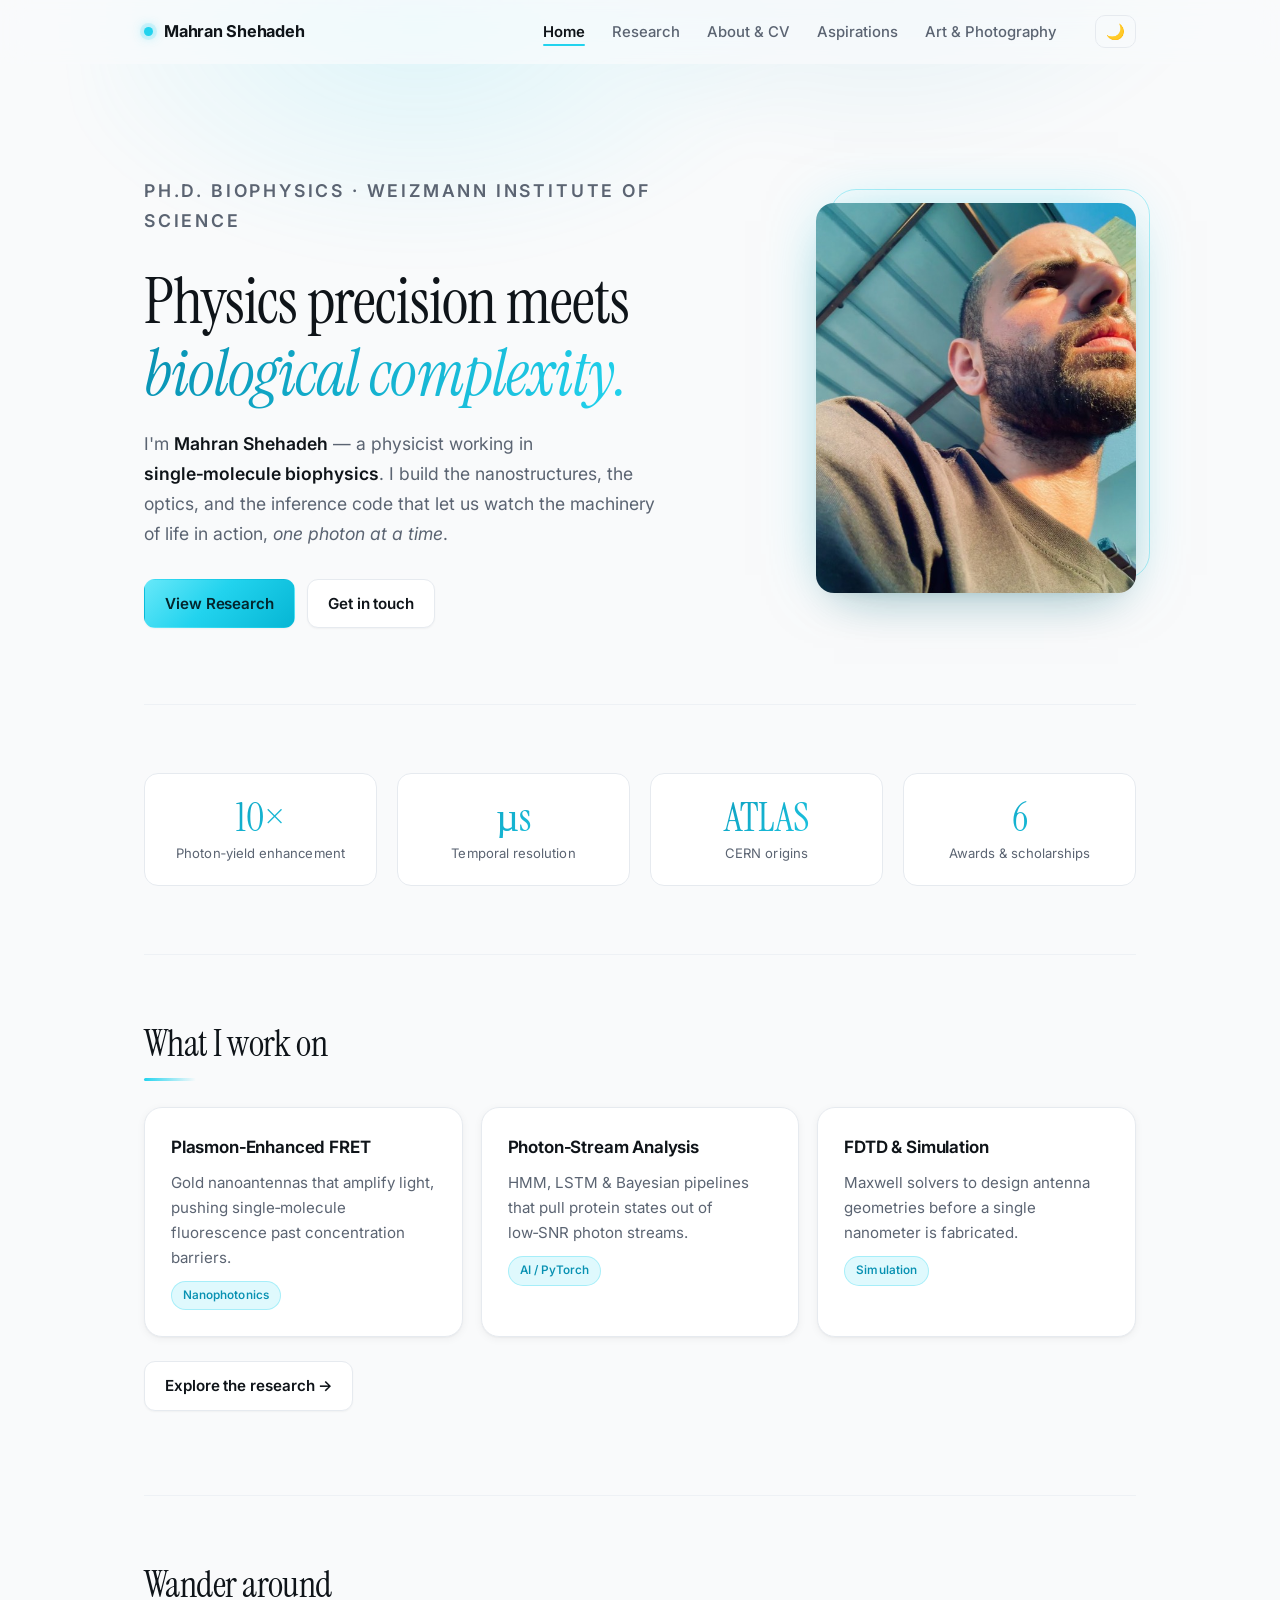
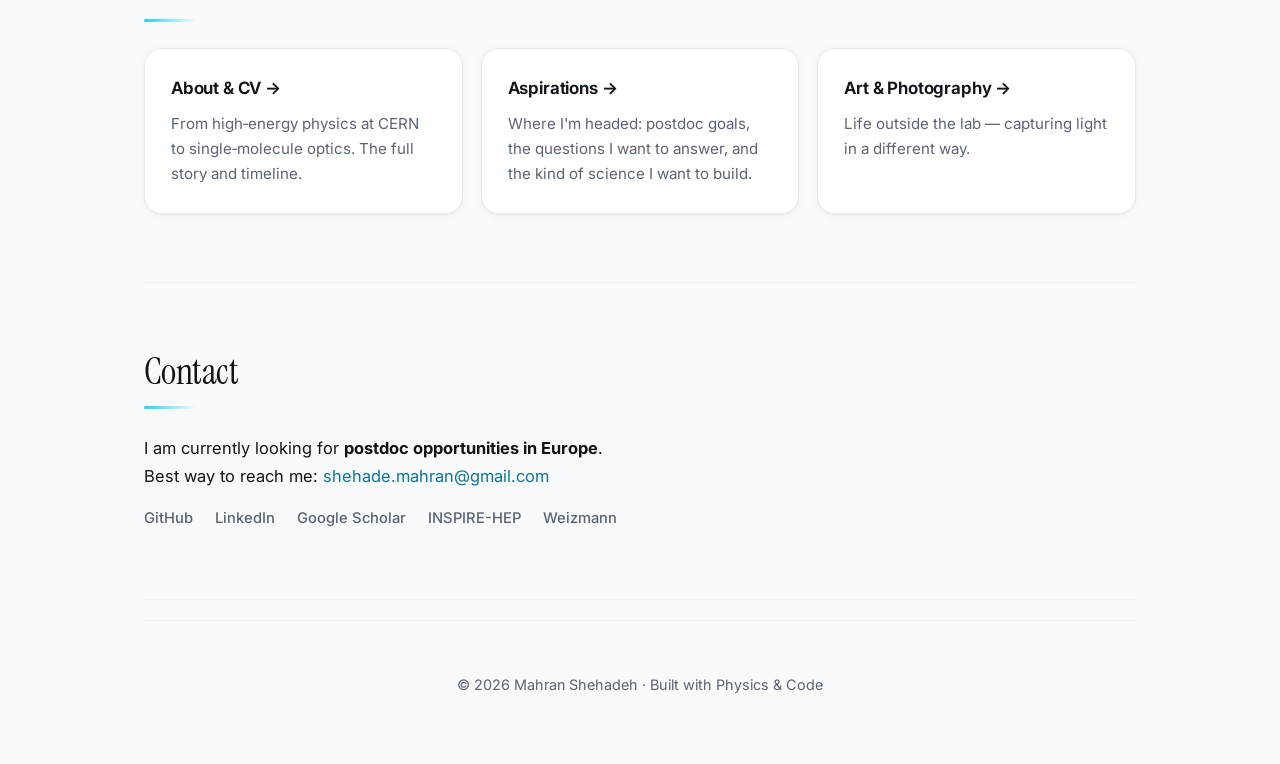
==== commit 55b05273: "Update site content from academic CV Replace placeholder publications with the real list (RXR-alpha " ====
--- a/index.html
+++ b/index.html
@@ -40,25 +40,34 @@
     "name": "Mahran Shehadeh",
     "url": "https://mahranshehadeh.github.io/",
     "image": "https://mahranshehadeh.github.io/og-image.png",
-    "jobTitle": "PhD Researcher, Single-Molecule Biophysics",
-    "description": "Physicist working across nanophotonics, deep learning, and single-molecule biophysics.",
-    "email": "mailto:mahran.shehadeh@weizmann.ac.il",
-    "affiliation": {
-      "@type": "Organization",
-      "name": "Weizmann Institute of Science",
-      "url": "https://www.weizmann.ac.il/"
-    },
+    "jobTitle": "Physicist, Single-Molecule Biophysics",
+    "description": "Physicist working across nanophotonics, deep learning, and single-molecule biophysics. PhD from the Weizmann Institute of Science.",
+    "email": "mailto:shehade.mahran@gmail.com",
+    "alumniOf": [
+      {
+        "@type": "CollegeOrUniversity",
+        "name": "Weizmann Institute of Science",
+        "url": "https://www.weizmann.ac.il/"
+      },
+      {
+        "@type": "CollegeOrUniversity",
+        "name": "Technion — Israel Institute of Technology",
+        "url": "https://www.technion.ac.il/"
+      }
+    ],
     "knowsAbout": [
       "Single-molecule biophysics",
       "Nanophotonics",
       "Plasmon-enhanced FRET",
+      "Nanofabrication",
       "Deep learning",
       "FDTD simulation"
     ],
     "sameAs": [
       "https://github.com/MahranShehadeh/",
-      "https://www.linkedin.com/in/mahran-shehadeh-791019162/",
+      "https://www.linkedin.com/in/mahran-shehade-791019162/",
       "https://scholar.google.com/citations?hl=en&user=n7ZsIv4AAAAJ",
+      "https://inspirehep.net/authors/1624629",
       "https://www.weizmann.ac.il/chembiophys/mahran-shehadeh"
     ]
   }
@@ -84,11 +93,12 @@
 
     <section class="hero">
       <div class="reveal">
-        <p class="eyebrow">Ph.D. Researcher · Weizmann Institute</p>
+        <p class="eyebrow">Ph.D. Biophysics · Weizmann Institute of Science</p>
         <h1>Physics precision meets <br><span class="alt">biological complexity.</span></h1>
         <p>
           I'm <strong>Mahran Shehadeh</strong> — a physicist working in <strong>single‑molecule biophysics</strong>.
-          I build the optics and the AI that let us watch the machinery of life in action, <em>one photon at a time</em>.
+          I build the nanostructures, the optics, and the inference code that let us watch the machinery of life
+          in action, <em>one photon at a time</em>.
         </p>
         <div class="cta">
           <a class="btn" href="research.html">View Research</a>
@@ -108,7 +118,7 @@
         <div><div class="num">10×</div><div class="label">Photon‑yield enhancement</div></div>
         <div><div class="num">µs</div><div class="label">Temporal resolution</div></div>
         <div><div class="num">ATLAS</div><div class="label">CERN origins</div></div>
-        <div><div class="num">2</div><div class="label">Major fellowships &amp; prizes</div></div>
+        <div><div class="num">6</div><div class="label">Awards &amp; scholarships</div></div>
       </div>
     </section>
 
@@ -122,8 +132,8 @@
           <div><span class="tag accent">Nanophotonics</span></div>
         </article>
         <article class="card hover">
-          <h3>Deep Learning Analysis</h3>
-          <p>LSTM &amp; Bayesian pipelines that pull protein states out of low‑SNR photon streams.</p>
+          <h3>Photon‑Stream Analysis</h3>
+          <p>HMM, LSTM &amp; Bayesian pipelines that pull protein states out of low‑SNR photon streams.</p>
           <div><span class="tag accent">AI / PyTorch</span></div>
         </article>
         <article class="card hover">
@@ -159,12 +169,13 @@
       <h2>Contact</h2>
       <p>
         I am currently looking for <strong>postdoc opportunities in Europe</strong>.<br>
-        Best way to reach me: <a href="mailto:mahran.shehadeh@weizmann.ac.il">mahran.shehadeh@weizmann.ac.il</a>
+        Best way to reach me: <a href="mailto:shehade.mahran@gmail.com">shehade.mahran@gmail.com</a>
       </p>
       <div class="social" style="justify-content:flex-start;">
         <a href="https://github.com/MahranShehadeh/" target="_blank" rel="noopener">GitHub</a>
-        <a href="https://www.linkedin.com/in/mahran-shehadeh-791019162/" target="_blank" rel="noopener">LinkedIn</a>
+        <a href="https://www.linkedin.com/in/mahran-shehade-791019162/" target="_blank" rel="noopener">LinkedIn</a>
         <a href="https://scholar.google.com/citations?hl=en&user=n7ZsIv4AAAAJ" target="_blank" rel="noopener">Google Scholar</a>
+        <a href="https://inspirehep.net/authors/1624629" target="_blank" rel="noopener">INSPIRE-HEP</a>
         <a href="https://www.weizmann.ac.il/chembiophys/mahran-shehadeh" target="_blank" rel="noopener">Weizmann</a>
       </div>
     </section>
--- a/style.css
+++ b/style.css
@@ -395,3 +395,33 @@
   margin-right: 8px;
   letter-spacing: 0.02em;
 }
+
+/* ---------- Vertical timeline ---------- */
+.timeline { position: relative; padding-left: 30px; }
+.timeline::before {
+  content: ''; position: absolute; left: 8px; top: 10px; bottom: 10px; width: 2px;
+  background: linear-gradient(to bottom, var(--accent), color-mix(in srgb, var(--accent) 15%, transparent));
+  border-radius: 2px;
+}
+.timeline .timeline-item { position: relative; margin-bottom: 30px; }
+.timeline .timeline-item:last-child { margin-bottom: 0; }
+.timeline .timeline-item::before {
+  content: ''; position: absolute; left: -26px; top: 7px;
+  width: 10px; height: 10px; border-radius: 50%;
+  background: var(--bg); border: 2px solid var(--accent);
+  box-shadow: 0 0 0 3px var(--accent-soft);
+}
+.timeline .timeline-note { color: var(--muted); font-size: 0.93rem; margin: 6px 0 0; }
+
+/* compact meta list (awards, talks) */
+.meta-list { list-style: none; padding: 0; margin: 0; display: grid; gap: 13px; }
+.meta-list li { display: grid; grid-template-columns: 62px 1fr; gap: 14px; align-items: baseline; }
+.meta-list .yr {
+  font-family: var(--font-display); font-size: 1rem; color: var(--accent-deep);
+  letter-spacing: 0.02em;
+}
+.meta-list .what { font-size: 0.945rem; color: var(--muted); line-height: 1.55; }
+.meta-list .what strong { color: var(--fg); font-weight: 600; }
+@media (max-width: 520px) {
+  .meta-list li { grid-template-columns: 1fr; gap: 2px; }
+}
